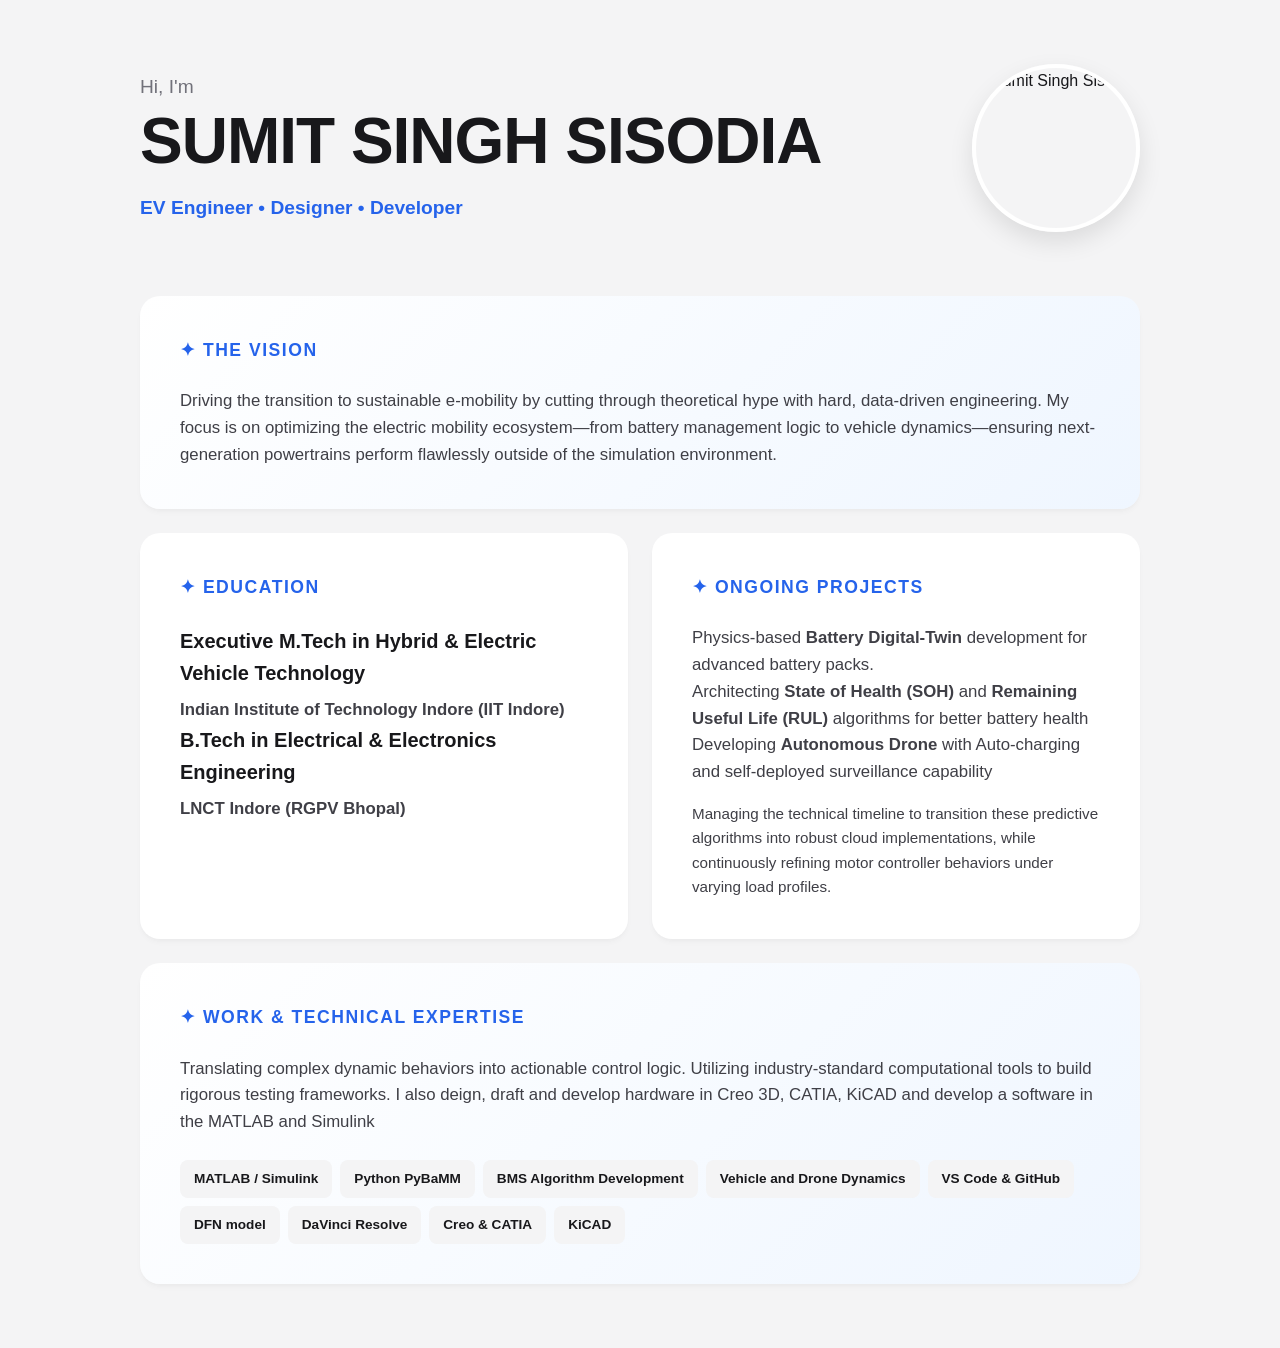
==== index.html @ 5f0809d3 "manual" ====
<!DOCTYPE html>
<html lang="en">
<head>
    <meta charset="UTF-8">
    <meta name="viewport" content="width=device-width, initial-scale=1.0">
    <title>Sumit Singh Sisodia | EV Engineer</title>
    <style>
        :root {
            --bg-color: #f4f4f5;
            --card-bg: #ffffff;
            --text-main: #18181b;
            --text-muted: #71717a;
            --accent: #2563eb;
            --accent-light: #eff6ff;
        }
        
        body {
            font-family: -apple-system, BlinkMacSystemFont, 'Inter', 'Segoe UI', Roboto, sans-serif;
            background-color: var(--bg-color);
            color: var(--text-main);
            margin: 0;
            padding: 0;
            line-height: 1.6;
        }

        .container {
            max-width: 1000px;
            margin: 4rem auto;
            padding: 0 2rem;
        }

        /* --- Header Section --- */
        header {
            display: flex;
            justify-content: space-between;
            align-items: center;
            margin-bottom: 4rem;
            flex-wrap: wrap;
            gap: 2rem;
        }

        .header-text {
            flex: 1;
            min-width: 300px;
        }

        .greeting {
            font-size: 1.2rem;
            color: var(--text-muted);
            font-weight: 500;
            display: block;
            margin-bottom: 0.2rem;
        }

        h1 {
            font-size: clamp(2.5rem, 5vw, 4rem);
            font-weight: 900;
            margin: 0;
            letter-spacing: -1px;
            text-transform: uppercase;
            line-height: 1.1;
            color: var(--text-main);
        }

        .subtitle {
            font-size: 1.2rem;
            color: var(--accent);
            font-weight: 600;
            margin-top: 1rem;
        }

        .profile-container {
            width: 160px;
            height: 160px;
            border-radius: 50%;
            overflow: hidden;
            border: 4px solid var(--card-bg);
            box-shadow: 0 10px 25px rgba(0,0,0,0.1);
            flex-shrink: 0;
        }

        .profile-container img {
            width: 100%;
            height: 100%;
            object-fit: cover;
        }

        /* --- Grid / Bento Box Layout --- */
        .story-grid {
            display: grid;
            grid-template-columns: repeat(2, 1fr);
            gap: 1.5rem;
        }

        .card {
            background: var(--card-bg);
            padding: 2.5rem;
            border-radius: 20px;
            box-shadow: 0 4px 6px -1px rgba(0, 0, 0, 0.03), 0 2px 4px -1px rgba(0, 0, 0, 0.02);
            transition: transform 0.2s ease, box-shadow 0.2s ease;
        }

        .card:hover {
            transform: translateY(-5px);
            box-shadow: 0 10px 15px -3px rgba(0, 0, 0, 0.05);
        }

        /* Make Vision span the full width to start the story */
        .vision-card {
            grid-column: 1 / -1;
            background: linear-gradient(135deg, var(--card-bg) 0%, var(--accent-light) 100%);
        }

        .card h2 {
            font-size: 1.1rem;
            text-transform: uppercase;
            letter-spacing: 1.5px;
            color: var(--accent);
            margin-top: 0;
            margin-bottom: 1.5rem;
            display: flex;
            align-items: center;
            gap: 10px;
        }

        .card p {
            margin: 0;
            color: #3f3f46;
            font-size: 1.05rem;
        }

        /* --- Specific Card Styling --- */
        .edu-highlight {
            font-size: 1.25rem;
            font-weight: 700;
            color: var(--text-main);
            margin-bottom: 0.5rem;
            display: block;
        }

        .tags {
            display: flex;
            flex-wrap: wrap;
            gap: 8px;
            margin-top: 1.5rem;
        }

        .tag {
            background-color: var(--bg-color);
            color: var(--text-main);
            padding: 8px 14px;
            border-radius: 8px;
            font-size: 0.85rem;
            font-weight: 600;
        }

        /* --- Responsive Design --- */
        @media (max-width: 768px) {
            .story-grid {
                grid-template-columns: 1fr;
            }
            .profile-container {
                width: 120px;
                height: 120px;
            }
            header {
                flex-direction: column-reverse;
                text-align: center;
                justify-content: center;
            }
        }
    </style>
</head>
<body>

    <div class="container">
        
        <!-- Header -->
        <header>
            <div class="header-text">
                <span class="greeting">Hi, I'm</span>
                <h1>SUMIT SINGH SISODIA</h1>
                <div class="subtitle">EV Engineer • Designer • Developer</div>
            </div>
            
            <div class="profile-container">
                <!-- Replace the link below with your actual LinkedIn profile picture URL -->
                <img src="https://media.licdn.com/dms/image/v2/D4D03AQE5YMpZBzm7vw/profile-displayphoto-scale_200_200/B4DZ0An.zSKgAY-/0/1773831985556?e=1790208000&v=beta&t=KE92gyrDwMqH8RFFBXiTR6DpPZu7MlpfCdLfqMzqiRg" alt="Sumit Singh Sisodia">
            </div>
        </header>

        <!-- Main Narrative Grid -->
        <div class="story-grid">
            
            <!-- Card 1: Vision (Spans full width) -->
            <div class="card vision-card">
                <h2>✦ The Vision</h2>
                <p>Driving the transition to sustainable e-mobility by cutting through theoretical hype with hard, data-driven engineering. My focus is on optimizing the electric mobility ecosystem—from battery management logic to vehicle dynamics—ensuring next-generation powertrains perform flawlessly outside of the simulation environment.</p>
            </div>

            <!-- Card 2: Education -->
            <div class="card">
                <h2>✦ Education</h2>
                <span class="edu-highlight">Executive M.Tech in Hybrid & Electric Vehicle Technology</span>
                <p><strong>Indian Institute of Technology Indore (IIT Indore)</strong></p>
                <span class="edu-highlight">B.Tech in Electrical & Electronics Engineering</span>
                <p><strong>LNCT Indore (RGPV Bhopal)</strong></p>
            </div>

            <!-- Card 3: Ongoing Projects -->
            <div class="card">
                <h2>✦ Ongoing Projects</h2>
                <p>Physics-based <strong>Battery Digital-Twin</strong> development for advanced battery packs.</p>
                <p>Architecting <strong>State of Health (SOH)</strong> and <strong>Remaining Useful Life (RUL)</strong> algorithms for better battery health</p>
                <p>Developing <strong>Autonomous Drone</strong> with Auto-charging and self-deployed surveillance capability</p>
                <p style="margin-top: 1rem; font-size: 0.95rem;">Managing the technical timeline to transition these predictive algorithms into robust cloud implementations, while continuously refining motor controller behaviors under varying load profiles.</p>
            </div>

            <!-- Card 4: Work & Expertise (Spans full width at bottom) -->
            <div class="card vision-card">
                <h2>✦ Work & Technical Expertise</h2>
                <p>Translating complex dynamic behaviors into actionable control logic. Utilizing industry-standard computational tools to build rigorous testing frameworks. I also deign, draft and develop hardware in Creo 3D, CATIA, KiCAD and develop a software in the MATLAB and Simulink</p>
                
                <div class="tags">
                    <span class="tag">MATLAB / Simulink</span>
                    <span class="tag">Python PyBaMM</span>
                    <span class="tag">BMS Algorithm Development</span>
                    <span class="tag">Vehicle and Drone Dynamics</span>
                    <span class="tag">VS Code & GitHub</span>
                    <span class="tag">DFN model</span>
                    <span class="tag">DaVinci Resolve</span>
                    <span class="tag">Creo & CATIA</span>
                    <span class="tag">KiCAD</span>
                </div>
            </div>

        </div>
    </div>

</body>
</html>
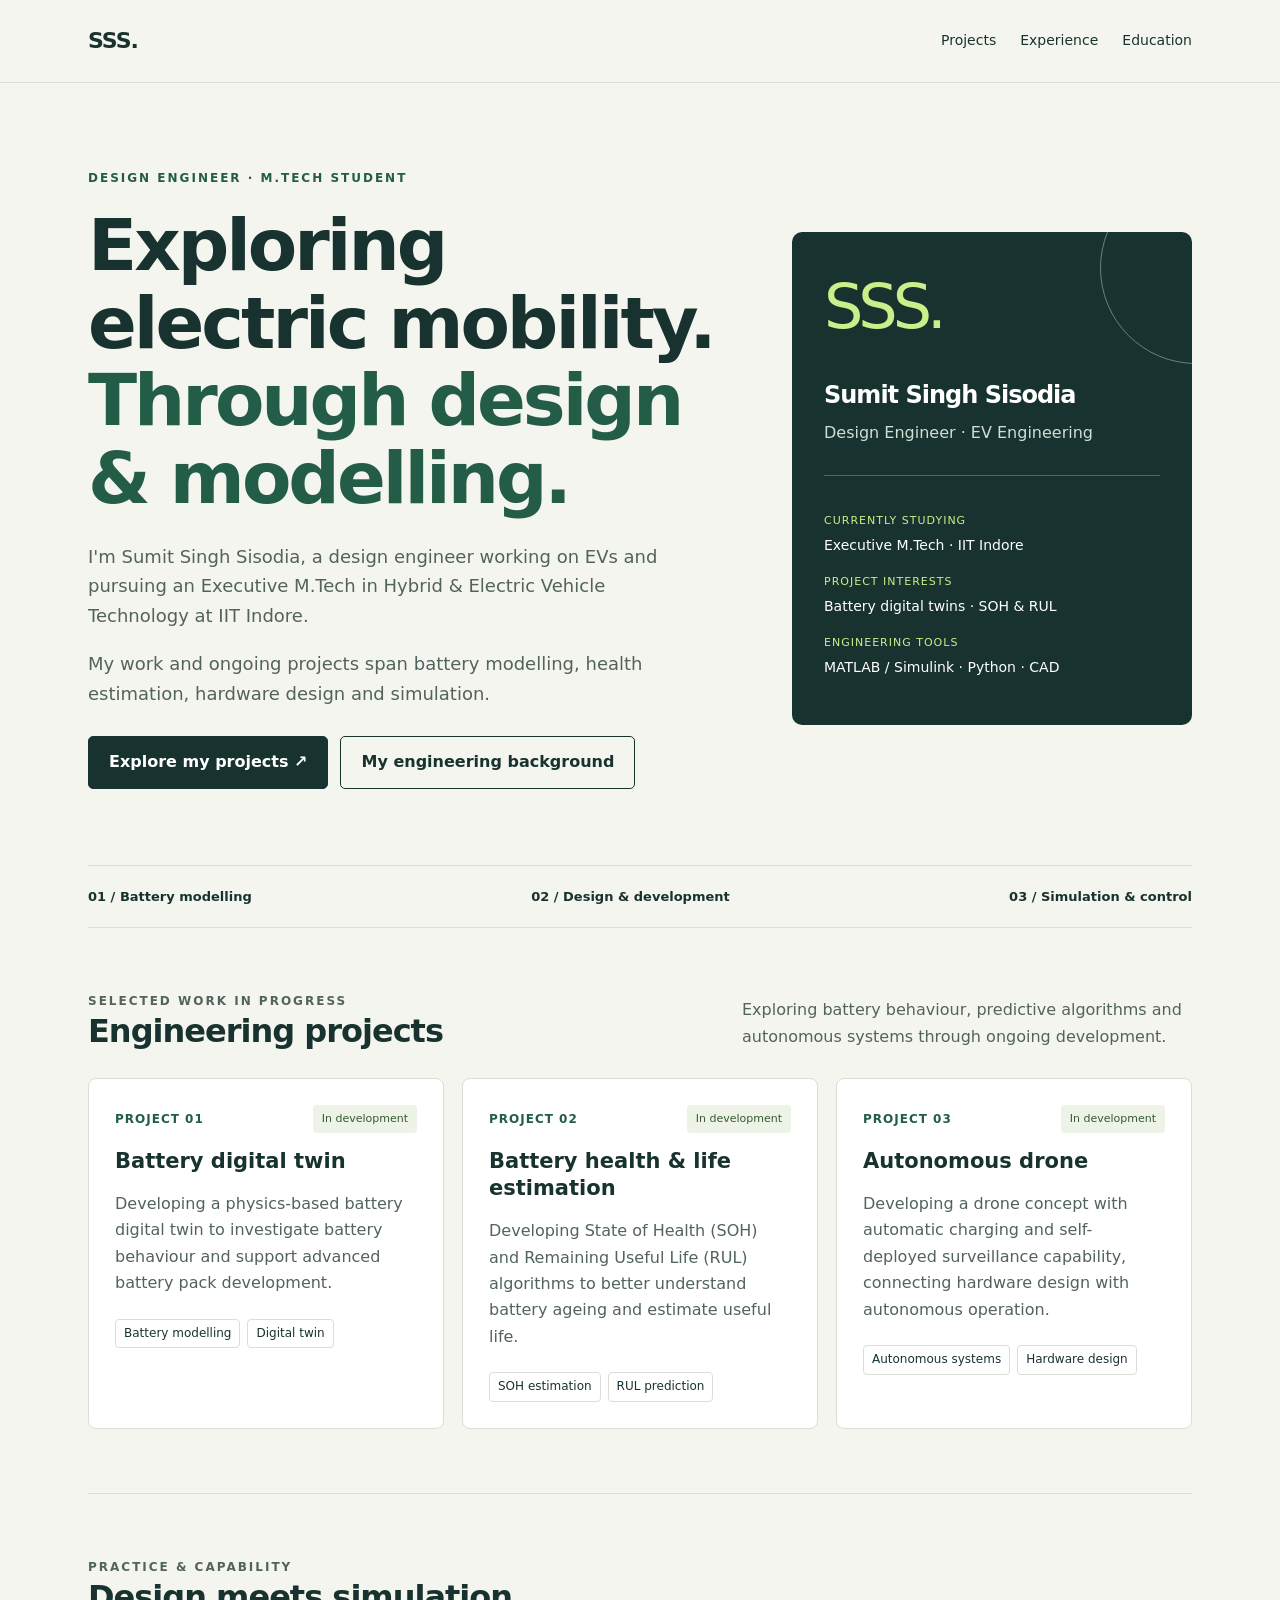
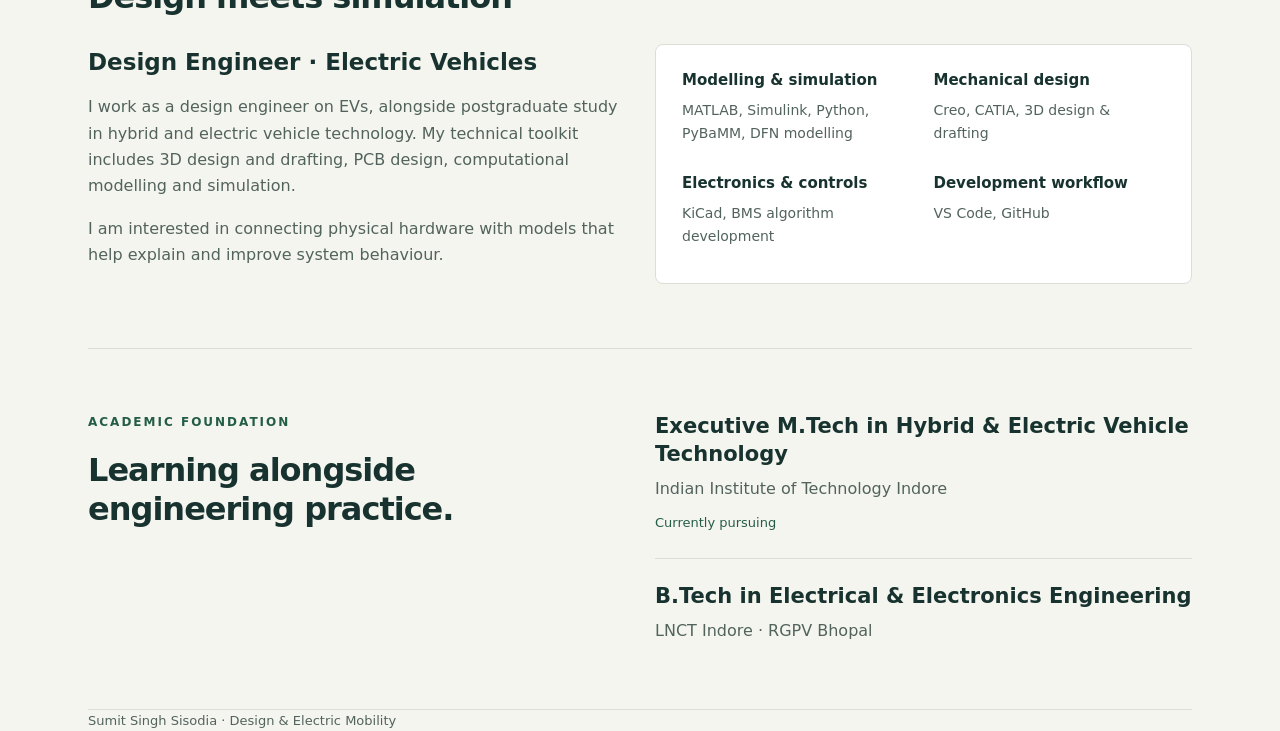
==== commit 8eda7586: "Update index.html" ====
--- a/index.html
+++ b/index.html
@@ -1,241 +1,29 @@
-<!DOCTYPE html>
+<!doctype html>
 <html lang="en">
 <head>
-    <meta charset="UTF-8">
-    <meta name="viewport" content="width=device-width, initial-scale=1.0">
-    <title>Sumit Singh Sisodia | EV Engineer</title>
-    <style>
-        :root {
-            --bg-color: #f4f4f5;
-            --card-bg: #ffffff;
-            --text-main: #18181b;
-            --text-muted: #71717a;
-            --accent: #2563eb;
-            --accent-light: #eff6ff;
-        }
-        
-        body {
-            font-family: -apple-system, BlinkMacSystemFont, 'Inter', 'Segoe UI', Roboto, sans-serif;
-            background-color: var(--bg-color);
-            color: var(--text-main);
-            margin: 0;
-            padding: 0;
-            line-height: 1.6;
-        }
-
-        .container {
-            max-width: 1000px;
-            margin: 4rem auto;
-            padding: 0 2rem;
-        }
-
-        /* --- Header Section --- */
-        header {
-            display: flex;
-            justify-content: space-between;
-            align-items: center;
-            margin-bottom: 4rem;
-            flex-wrap: wrap;
-            gap: 2rem;
-        }
-
-        .header-text {
-            flex: 1;
-            min-width: 300px;
-        }
-
-        .greeting {
-            font-size: 1.2rem;
-            color: var(--text-muted);
-            font-weight: 500;
-            display: block;
-            margin-bottom: 0.2rem;
-        }
-
-        h1 {
-            font-size: clamp(2.5rem, 5vw, 4rem);
-            font-weight: 900;
-            margin: 0;
-            letter-spacing: -1px;
-            text-transform: uppercase;
-            line-height: 1.1;
-            color: var(--text-main);
-        }
-
-        .subtitle {
-            font-size: 1.2rem;
-            color: var(--accent);
-            font-weight: 600;
-            margin-top: 1rem;
-        }
-
-        .profile-container {
-            width: 160px;
-            height: 160px;
-            border-radius: 50%;
-            overflow: hidden;
-            border: 4px solid var(--card-bg);
-            box-shadow: 0 10px 25px rgba(0,0,0,0.1);
-            flex-shrink: 0;
-        }
-
-        .profile-container img {
-            width: 100%;
-            height: 100%;
-            object-fit: cover;
-        }
-
-        /* --- Grid / Bento Box Layout --- */
-        .story-grid {
-            display: grid;
-            grid-template-columns: repeat(2, 1fr);
-            gap: 1.5rem;
-        }
-
-        .card {
-            background: var(--card-bg);
-            padding: 2.5rem;
-            border-radius: 20px;
-            box-shadow: 0 4px 6px -1px rgba(0, 0, 0, 0.03), 0 2px 4px -1px rgba(0, 0, 0, 0.02);
-            transition: transform 0.2s ease, box-shadow 0.2s ease;
-        }
-
-        .card:hover {
-            transform: translateY(-5px);
-            box-shadow: 0 10px 15px -3px rgba(0, 0, 0, 0.05);
-        }
-
-        /* Make Vision span the full width to start the story */
-        .vision-card {
-            grid-column: 1 / -1;
-            background: linear-gradient(135deg, var(--card-bg) 0%, var(--accent-light) 100%);
-        }
-
-        .card h2 {
-            font-size: 1.1rem;
-            text-transform: uppercase;
-            letter-spacing: 1.5px;
-            color: var(--accent);
-            margin-top: 0;
-            margin-bottom: 1.5rem;
-            display: flex;
-            align-items: center;
-            gap: 10px;
-        }
-
-        .card p {
-            margin: 0;
-            color: #3f3f46;
-            font-size: 1.05rem;
-        }
-
-        /* --- Specific Card Styling --- */
-        .edu-highlight {
-            font-size: 1.25rem;
-            font-weight: 700;
-            color: var(--text-main);
-            margin-bottom: 0.5rem;
-            display: block;
-        }
-
-        .tags {
-            display: flex;
-            flex-wrap: wrap;
-            gap: 8px;
-            margin-top: 1.5rem;
-        }
-
-        .tag {
-            background-color: var(--bg-color);
-            color: var(--text-main);
-            padding: 8px 14px;
-            border-radius: 8px;
-            font-size: 0.85rem;
-            font-weight: 600;
-        }
-
-        /* --- Responsive Design --- */
-        @media (max-width: 768px) {
-            .story-grid {
-                grid-template-columns: 1fr;
-            }
-            .profile-container {
-                width: 120px;
-                height: 120px;
-            }
-            header {
-                flex-direction: column-reverse;
-                text-align: center;
-                justify-content: center;
-            }
-        }
-    </style>
+<meta charset="utf-8">
+<meta name="viewport" content="width=device-width, initial-scale=1">
+<meta name="description" content="Sumit Singh Sisodia — Design Engineer and Executive M.Tech student in Hybrid & Electric Vehicle Technology. Explore battery modelling, EV engineering and hardware design projects.">
+<meta name="theme-color" content="#102b2a">
+<title>Sumit Singh Sisodia | Design Engineer & EV Research</title>
+<style>
+:root{--paper:#f5f5ef;--ink:#18332f;--muted:#52635d;--line:#d9dfd5;--accent:#c9ee8a;--white:#fff;--green:#245d47}*{box-sizing:border-box}html{scroll-behavior:smooth;scroll-padding-top:90px}body{margin:0;background:var(--paper);color:var(--ink);font:16px/1.65 system-ui,-apple-system,"Segoe UI",sans-serif}a{color:inherit;text-underline-offset:4px}a:focus-visible,summary:focus-visible{outline:3px solid var(--green);outline-offset:5px}.wrap{max-width:1160px;margin:auto;padding:0 28px}.skip{position:absolute;left:16px;top:-80px;background:white;padding:12px;z-index:10}.skip:focus{top:12px}header{border-bottom:1px solid var(--line)}nav{min-height:82px;display:flex;justify-content:space-between;align-items:center;gap:20px}.brand{font-weight:800;text-decoration:none;letter-spacing:-1px;font-size:22px}.navlinks{display:flex;flex-wrap:wrap;gap:24px;font-size:14px}.navlinks a{text-decoration:none}.navlinks a:hover{text-decoration:underline}.hero{display:grid;grid-template-columns:1.6fr 1fr;gap:64px;align-items:center;padding:86px 0 76px}.eyebrow{text-transform:uppercase;letter-spacing:2px;font-size:12px;font-weight:750;color:var(--green);margin:0 0 18px}h1{font-size:clamp(40px,5.9vw,72px);line-height:1.08;letter-spacing:-3px;margin:0 0 24px;font-weight:750}h1 span{color:var(--green)}.intro{max-width:610px;color:var(--muted);font-size:18px}.actions{display:flex;flex-wrap:wrap;gap:12px;margin-top:28px}.button{padding:12px 20px;border:1px solid var(--ink);border-radius:5px;font-weight:650;text-decoration:none}.button.primary{background:var(--ink);color:white}.button:hover{background:var(--accent);color:var(--ink)}.identity{background:var(--ink);color:white;padding:32px;border-radius:10px;position:relative;overflow:hidden}.identity:before{content:"";position:absolute;width:190px;height:190px;border:1px solid #688379;border-radius:50%;right:-100px;top:-60px;pointer-events:none}.monogram{font-size:62px;letter-spacing:-5px;line-height:1;color:var(--accent);margin:12px 0 42px}.identity h2{font-size:24px;line-height:1.25;margin:0 0 10px}.identity p{color:#d1ded5;margin:0}.identity dl{border-top:1px solid #51675b;margin-top:28px;padding-top:20px;font-size:14px}.identity dt{color:var(--accent);font-size:11px;text-transform:uppercase;letter-spacing:1px;margin-top:16px}.identity dd{margin:4px 0 0}.strip{display:flex;gap:20px;justify-content:space-between;flex-wrap:wrap;padding:20px 0;border-block:1px solid var(--line);font-size:13px;font-weight:650}section{padding:64px 0;border-bottom:1px solid var(--line)}.section-head{display:flex;justify-content:space-between;gap:30px;align-items:end;margin-bottom:28px}h2{font-size:32px;letter-spacing:-1px;line-height:1.2;margin:0}h3{line-height:1.3;font-size:21px;margin:16px 0 12px}.section-head p{max-width:450px;margin:0;color:var(--muted)}.projects{display:grid;grid-template-columns:repeat(3,minmax(0,1fr));gap:18px}.card{background:var(--white);border:1px solid var(--line);padding:26px;border-radius:8px;min-width:0}.card p{color:var(--muted)}.number{font-size:12px;font-weight:700;letter-spacing:1px;color:var(--green)}.status{font-size:11px;background:#edf3e7;color:#365932;padding:5px 9px;border-radius:4px;float:right}.tags{display:flex;gap:7px;flex-wrap:wrap;margin-top:22px}.tag{border:1px solid var(--line);border-radius:4px;font-size:12px;padding:4px 8px}.two{display:grid;grid-template-columns:1fr 1fr;gap:30px}.role{font-size:23px;font-weight:700;margin:0 0 12px}.copy{color:var(--muted);margin-top:0}.skills{display:grid;grid-template-columns:1fr 1fr;gap:20px}.skills h3{font-size:15px;margin:0 0 8px}.skills p{font-size:14px;color:var(--muted);margin:0}.education{margin:0;padding:0;list-style:none}.education li+li{margin-top:24px;padding-top:24px;border-top:1px solid var(--line)}.education h3{margin:0 0 8px}.education p{margin:0;color:var(--muted)}.note{font-size:13px;color:var(--green);margin-top:10px}.contact{background:#e7eddc;border:0;border-radius:8px;padding:32px;margin-top:40px}.contact p{color:var(--muted);max-width:700px;margin-bottom:0}footer{padding:30px 0;font-size:13px;color:var(--muted)}@media(max-width:850px){.hero{grid-template-columns:1fr;gap:30px;padding:48px 0}.identity{max-width:100%}.monogram{margin-bottom:24px}.projects{grid-template-columns:1fr}.two{grid-template-columns:1fr}.section-head{display:block}.section-head p{margin-top:16px}section{padding:44px 0}}@media(max-width:480px){.wrap{padding:0 18px}nav{align-items:flex-start;flex-direction:column;padding:18px 0;gap:12px}.navlinks{gap:18px}h1{letter-spacing:-1.5px}.skills{grid-template-columns:1fr}.card,.identity{padding:22px}.strip{gap:10px 20px}}@media(prefers-reduced-motion:reduce){html{scroll-behavior:auto}}
+</style>
 </head>
 <body>
-
-    <div class="container">
-        
-        <!-- Header -->
-        <header>
-            <div class="header-text">
-                <span class="greeting">Hi, I'm</span>
-                <h1>SUMIT SINGH SISODIA</h1>
-                <div class="subtitle">EV Engineer • Designer • Developer</div>
-            </div>
-            
-            <div class="profile-container">
-                <!-- Replace the link below with your actual LinkedIn profile picture URL -->
-                <img src="https://media.licdn.com/dms/image/v2/D4D03AQE5YMpZBzm7vw/profile-displayphoto-scale_200_200/B4DZ0An.zSKgAY-/0/1773831985556?e=1790208000&v=beta&t=KE92gyrDwMqH8RFFBXiTR6DpPZu7MlpfCdLfqMzqiRg" alt="Sumit Singh Sisodia">
-            </div>
-        </header>
-
-        <!-- Main Narrative Grid -->
-        <div class="story-grid">
-            
-            <!-- Card 1: Vision (Spans full width) -->
-            <div class="card vision-card">
-                <h2>✦ The Vision</h2>
-                <p>Driving the transition to sustainable e-mobility by cutting through theoretical hype with hard, data-driven engineering. My focus is on optimizing the electric mobility ecosystem—from battery management logic to vehicle dynamics—ensuring next-generation powertrains perform flawlessly outside of the simulation environment.</p>
-            </div>
-
-            <!-- Card 2: Education -->
-            <div class="card">
-                <h2>✦ Education</h2>
-                <span class="edu-highlight">Executive M.Tech in Hybrid & Electric Vehicle Technology</span>
-                <p><strong>Indian Institute of Technology Indore (IIT Indore)</strong></p>
-                <span class="edu-highlight">B.Tech in Electrical & Electronics Engineering</span>
-                <p><strong>LNCT Indore (RGPV Bhopal)</strong></p>
-            </div>
-
-            <!-- Card 3: Ongoing Projects -->
-            <div class="card">
-                <h2>✦ Ongoing Projects</h2>
-                <p>Physics-based <strong>Battery Digital-Twin</strong> development for advanced battery packs.</p>
-                <p>Architecting <strong>State of Health (SOH)</strong> and <strong>Remaining Useful Life (RUL)</strong> algorithms for better battery health</p>
-                <p>Developing <strong>Autonomous Drone</strong> with Auto-charging and self-deployed surveillance capability</p>
-                <p style="margin-top: 1rem; font-size: 0.95rem;">Managing the technical timeline to transition these predictive algorithms into robust cloud implementations, while continuously refining motor controller behaviors under varying load profiles.</p>
-            </div>
-
-            <!-- Card 4: Work & Expertise (Spans full width at bottom) -->
-            <div class="card vision-card">
-                <h2>✦ Work & Technical Expertise</h2>
-                <p>Translating complex dynamic behaviors into actionable control logic. Utilizing industry-standard computational tools to build rigorous testing frameworks. I also deign, draft and develop hardware in Creo 3D, CATIA, KiCAD and develop a software in the MATLAB and Simulink</p>
-                
-                <div class="tags">
-                    <span class="tag">MATLAB / Simulink</span>
-                    <span class="tag">Python PyBaMM</span>
-                    <span class="tag">BMS Algorithm Development</span>
-                    <span class="tag">Vehicle and Drone Dynamics</span>
-                    <span class="tag">VS Code & GitHub</span>
-                    <span class="tag">DFN model</span>
-                    <span class="tag">DaVinci Resolve</span>
-                    <span class="tag">Creo & CATIA</span>
-                    <span class="tag">KiCAD</span>
-                </div>
-            </div>
-
-        </div>
-    </div>
-
+<a class="skip" href="#main">Skip to content</a>
+<header><nav class="wrap" aria-label="Main navigation"><a class="brand" href="#main" aria-label="Sumit Singh Sisodia home">SSS.</a><div class="navlinks"><a href="#projects">Projects</a><a href="#experience">Experience</a><a href="#education">Education</a></div></nav></header>
+<main id="main" class="wrap">
+<div class="hero"><div><p class="eyebrow">Design Engineer · M.Tech Student</p><h1>Exploring electric mobility.<br><span>Through design & modelling.</span></h1><p class="intro">I'm Sumit Singh Sisodia, a design engineer working on EVs and pursuing an Executive M.Tech in Hybrid & Electric Vehicle Technology at IIT Indore.</p><p class="intro">My work and ongoing projects span battery modelling, health estimation, hardware design and simulation.</p><div class="actions"><a class="button primary" href="#projects">Explore my projects ↗</a><a class="button" href="#experience">My engineering background</a></div></div><aside class="identity" aria-label="Profile overview"><div class="monogram" aria-hidden="true">SSS.</div><h2>Sumit Singh Sisodia</h2><p>Design Engineer · EV Engineering</p><dl><dt>Currently studying</dt><dd>Executive M.Tech · IIT Indore</dd><dt>Project interests</dt><dd>Battery digital twins · SOH & RUL</dd><dt>Engineering tools</dt><dd>MATLAB / Simulink · Python · CAD</dd></dl></aside></div>
+<div class="strip" aria-label="Areas of work"><span>01 / Battery modelling</span><span>02 / Design & development</span><span>03 / Simulation & control</span></div>
+<section id="projects"><div class="section-head"><div><p class="eyebrow">Selected work in progress</p><h2>Engineering projects</h2></div><p>Exploring battery behaviour, predictive algorithms and autonomous systems through ongoing development.</p></div><div class="projects">
+<article class="card"><span class="number">PROJECT 01</span><span class="status">In development</span><h3>Battery digital twin</h3><p>Developing a physics-based battery digital twin to investigate battery behaviour and support advanced battery pack development.</p><div class="tags"><span class="tag">Battery modelling</span><span class="tag">Digital twin</span></div><!-- Add an actual model diagram, your contribution, validation data and a case-study link. --></article>
+<article class="card"><span class="number">PROJECT 02</span><span class="status">In development</span><h3>Battery health & life estimation</h3><p>Developing State of Health (SOH) and Remaining Useful Life (RUL) algorithms to better understand battery ageing and estimate useful life.</p><div class="tags"><span class="tag">SOH estimation</span><span class="tag">RUL prediction</span></div><!-- Add dataset provenance, baseline, held-out evaluation and measured errors when available. --></article>
+<article class="card"><span class="number">PROJECT 03</span><span class="status">In development</span><h3>Autonomous drone</h3><p>Developing a drone concept with automatic charging and self-deployed surveillance capability, connecting hardware design with autonomous operation.</p><div class="tags"><span class="tag">Autonomous systems</span><span class="tag">Hardware design</span></div><!-- Specify the demonstrated capabilities, your role and the remaining development milestones. --></article>
+</div></section>
+<section id="experience"><div class="section-head"><div><p class="eyebrow">Practice & capability</p><h2>Design meets simulation</h2></div></div><div class="two"><div><p class="role">Design Engineer · Electric Vehicles</p><p class="copy">I work as a design engineer on EVs, alongside postgraduate study in hybrid and electric vehicle technology. My technical toolkit includes 3D design and drafting, PCB design, computational modelling and simulation.</p><p class="copy">I am interested in connecting physical hardware with models that help explain and improve system behaviour.</p><!-- Add employer, dates, responsibilities and verified outcomes here. --></div><div class="card skills"><div><h3>Modelling & simulation</h3><p>MATLAB, Simulink, Python, PyBaMM, DFN modelling</p></div><div><h3>Mechanical design</h3><p>Creo, CATIA, 3D design & drafting</p></div><div><h3>Electronics & controls</h3><p>KiCad, BMS algorithm development</p></div><div><h3>Development workflow</h3><p>VS Code, GitHub</p></div></div></div></section>
+<section id="education"><div class="two"><div><p class="eyebrow">Academic foundation</p><h2>Learning alongside<br>engineering practice.</h2></div><ol class="education"><li><h3>Executive M.Tech in Hybrid & Electric Vehicle Technology</h3><p>Indian Institute of Technology Indore</p><div class="note">Currently pursuing</div><!-- Add start year, expected graduation and confirmed dissertation topic. --></li><li><h3>B.Tech in Electrical & Electronics Engineering</h3><p>LNCT Indore · RGPV Bhopal</p><!-- Add graduation year. --></li></ol></div></section>
+<!-- Before publishing, add verified email, LinkedIn URL and a downloadable resume here. Never use placeholder contact links. -->
+</main><footer class="wrap">Sumit Singh Sisodia · Design & Electric Mobility</footer>
 </body>
 </html>
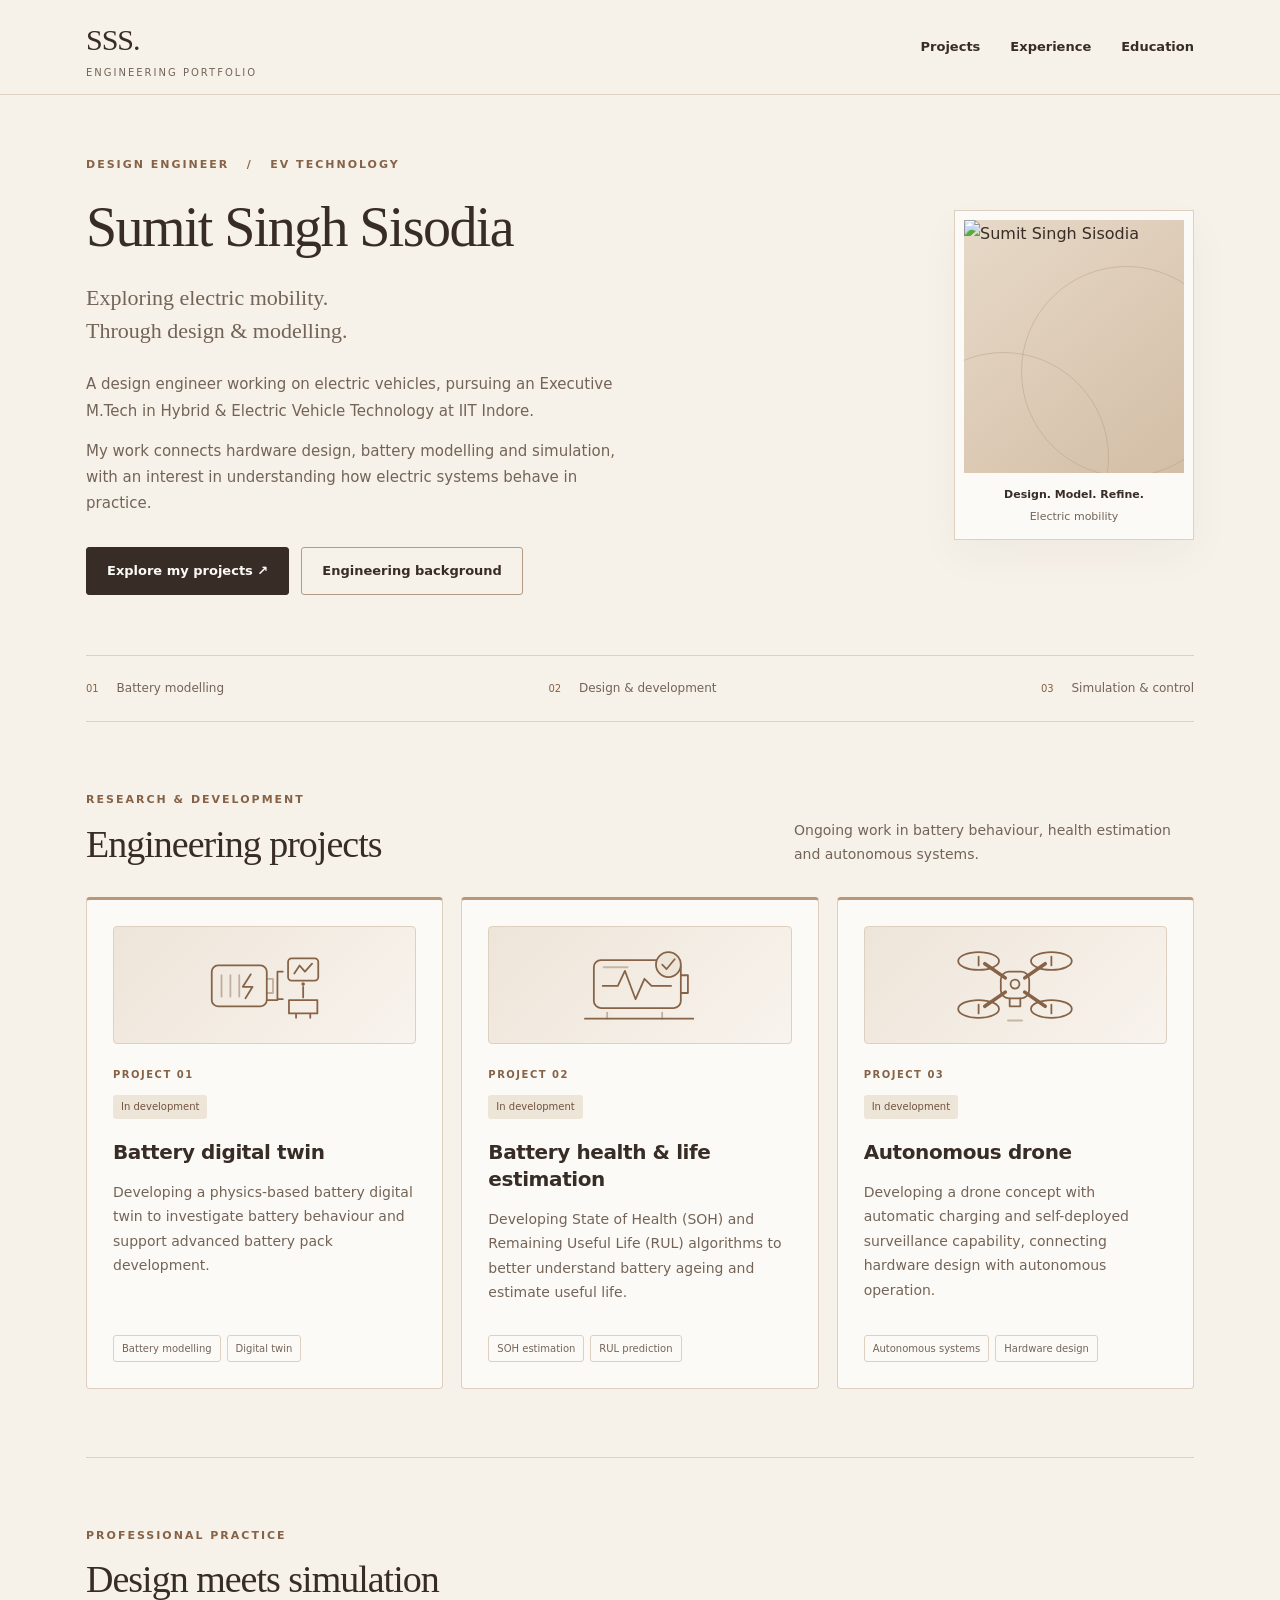
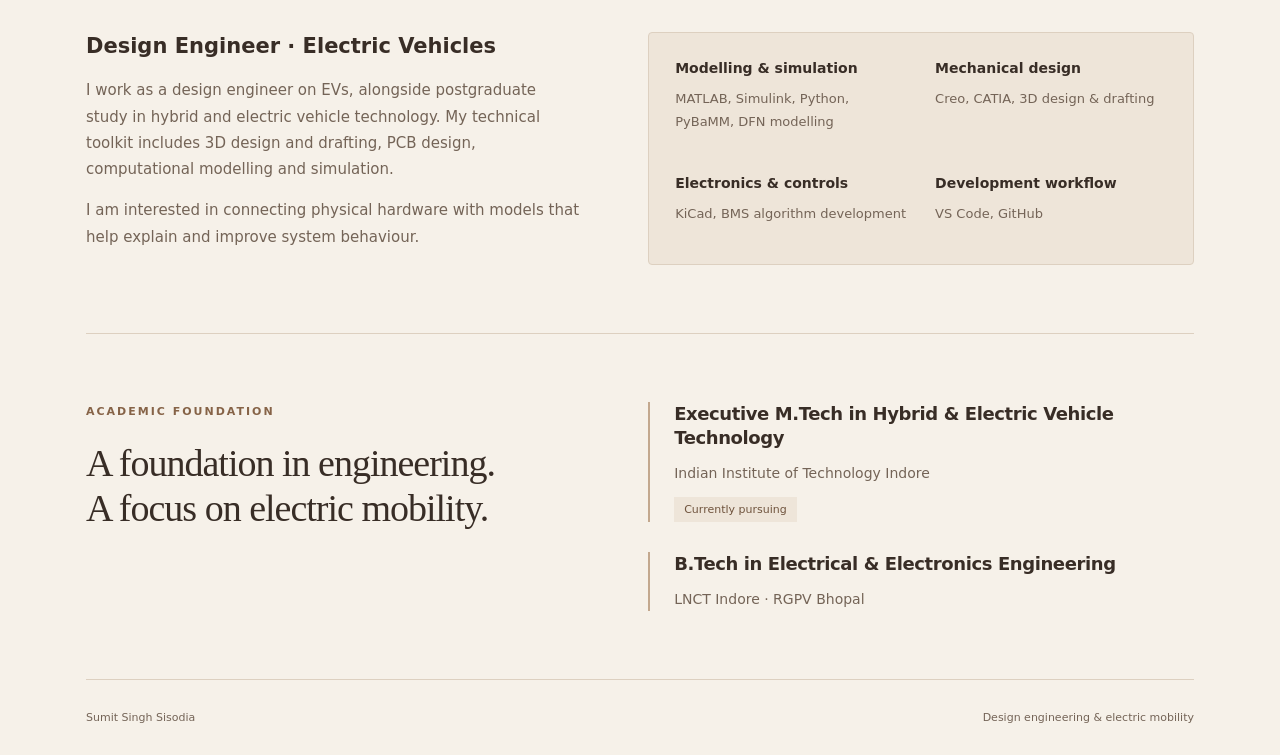
==== commit b12e1cf7: "beige color" ====
--- a/index.html
+++ b/index.html
@@ -4,26 +4,50 @@
 <meta charset="utf-8">
 <meta name="viewport" content="width=device-width, initial-scale=1">
 <meta name="description" content="Sumit Singh Sisodia — Design Engineer and Executive M.Tech student in Hybrid & Electric Vehicle Technology. Explore battery modelling, EV engineering and hardware design projects.">
-<meta name="theme-color" content="#102b2a">
+<meta name="theme-color" content="#f6f1e9">
 <title>Sumit Singh Sisodia | Design Engineer & EV Research</title>
 <style>
-:root{--paper:#f5f5ef;--ink:#18332f;--muted:#52635d;--line:#d9dfd5;--accent:#c9ee8a;--white:#fff;--green:#245d47}*{box-sizing:border-box}html{scroll-behavior:smooth;scroll-padding-top:90px}body{margin:0;background:var(--paper);color:var(--ink);font:16px/1.65 system-ui,-apple-system,"Segoe UI",sans-serif}a{color:inherit;text-underline-offset:4px}a:focus-visible,summary:focus-visible{outline:3px solid var(--green);outline-offset:5px}.wrap{max-width:1160px;margin:auto;padding:0 28px}.skip{position:absolute;left:16px;top:-80px;background:white;padding:12px;z-index:10}.skip:focus{top:12px}header{border-bottom:1px solid var(--line)}nav{min-height:82px;display:flex;justify-content:space-between;align-items:center;gap:20px}.brand{font-weight:800;text-decoration:none;letter-spacing:-1px;font-size:22px}.navlinks{display:flex;flex-wrap:wrap;gap:24px;font-size:14px}.navlinks a{text-decoration:none}.navlinks a:hover{text-decoration:underline}.hero{display:grid;grid-template-columns:1.6fr 1fr;gap:64px;align-items:center;padding:86px 0 76px}.eyebrow{text-transform:uppercase;letter-spacing:2px;font-size:12px;font-weight:750;color:var(--green);margin:0 0 18px}h1{font-size:clamp(40px,5.9vw,72px);line-height:1.08;letter-spacing:-3px;margin:0 0 24px;font-weight:750}h1 span{color:var(--green)}.intro{max-width:610px;color:var(--muted);font-size:18px}.actions{display:flex;flex-wrap:wrap;gap:12px;margin-top:28px}.button{padding:12px 20px;border:1px solid var(--ink);border-radius:5px;font-weight:650;text-decoration:none}.button.primary{background:var(--ink);color:white}.button:hover{background:var(--accent);color:var(--ink)}.identity{background:var(--ink);color:white;padding:32px;border-radius:10px;position:relative;overflow:hidden}.identity:before{content:"";position:absolute;width:190px;height:190px;border:1px solid #688379;border-radius:50%;right:-100px;top:-60px;pointer-events:none}.monogram{font-size:62px;letter-spacing:-5px;line-height:1;color:var(--accent);margin:12px 0 42px}.identity h2{font-size:24px;line-height:1.25;margin:0 0 10px}.identity p{color:#d1ded5;margin:0}.identity dl{border-top:1px solid #51675b;margin-top:28px;padding-top:20px;font-size:14px}.identity dt{color:var(--accent);font-size:11px;text-transform:uppercase;letter-spacing:1px;margin-top:16px}.identity dd{margin:4px 0 0}.strip{display:flex;gap:20px;justify-content:space-between;flex-wrap:wrap;padding:20px 0;border-block:1px solid var(--line);font-size:13px;font-weight:650}section{padding:64px 0;border-bottom:1px solid var(--line)}.section-head{display:flex;justify-content:space-between;gap:30px;align-items:end;margin-bottom:28px}h2{font-size:32px;letter-spacing:-1px;line-height:1.2;margin:0}h3{line-height:1.3;font-size:21px;margin:16px 0 12px}.section-head p{max-width:450px;margin:0;color:var(--muted)}.projects{display:grid;grid-template-columns:repeat(3,minmax(0,1fr));gap:18px}.card{background:var(--white);border:1px solid var(--line);padding:26px;border-radius:8px;min-width:0}.card p{color:var(--muted)}.number{font-size:12px;font-weight:700;letter-spacing:1px;color:var(--green)}.status{font-size:11px;background:#edf3e7;color:#365932;padding:5px 9px;border-radius:4px;float:right}.tags{display:flex;gap:7px;flex-wrap:wrap;margin-top:22px}.tag{border:1px solid var(--line);border-radius:4px;font-size:12px;padding:4px 8px}.two{display:grid;grid-template-columns:1fr 1fr;gap:30px}.role{font-size:23px;font-weight:700;margin:0 0 12px}.copy{color:var(--muted);margin-top:0}.skills{display:grid;grid-template-columns:1fr 1fr;gap:20px}.skills h3{font-size:15px;margin:0 0 8px}.skills p{font-size:14px;color:var(--muted);margin:0}.education{margin:0;padding:0;list-style:none}.education li+li{margin-top:24px;padding-top:24px;border-top:1px solid var(--line)}.education h3{margin:0 0 8px}.education p{margin:0;color:var(--muted)}.note{font-size:13px;color:var(--green);margin-top:10px}.contact{background:#e7eddc;border:0;border-radius:8px;padding:32px;margin-top:40px}.contact p{color:var(--muted);max-width:700px;margin-bottom:0}footer{padding:30px 0;font-size:13px;color:var(--muted)}@media(max-width:850px){.hero{grid-template-columns:1fr;gap:30px;padding:48px 0}.identity{max-width:100%}.monogram{margin-bottom:24px}.projects{grid-template-columns:1fr}.two{grid-template-columns:1fr}.section-head{display:block}.section-head p{margin-top:16px}section{padding:44px 0}}@media(max-width:480px){.wrap{padding:0 18px}nav{align-items:flex-start;flex-direction:column;padding:18px 0;gap:12px}.navlinks{gap:18px}h1{letter-spacing:-1.5px}.skills{grid-template-columns:1fr}.card,.identity{padding:22px}.strip{gap:10px 20px}}@media(prefers-reduced-motion:reduce){html{scroll-behavior:auto}}
+:root{--paper:#f6f1e9;--surface:#fcfaf6;--sand:#e9ded0;--ink:#382d26;--muted:#746457;--accent:#866347;--line:#ddd0c0;--soft:#eee5d9}
+*{box-sizing:border-box}html{scroll-behavior:smooth;scroll-padding-top:30px}body{margin:0;background:var(--paper);color:var(--ink);font:16px/1.75 system-ui,-apple-system,"Segoe UI",sans-serif}a{color:inherit;text-underline-offset:5px}a:focus-visible{outline:3px solid var(--accent);outline-offset:5px}.wrap{max-width:1180px;margin:auto;padding:0 36px}.skip{position:absolute;left:16px;top:-80px;background:var(--surface);padding:12px;z-index:10}.skip:focus{top:12px}header{border-bottom:1px solid var(--line)}nav{min-height:94px;display:flex;justify-content:space-between;align-items:center;gap:20px}.brand{font-family:Georgia,serif;font-weight:normal;text-decoration:none;letter-spacing:-1px;font-size:30px}.brand small{font:10px/1.4 system-ui,sans-serif;letter-spacing:2px;text-transform:uppercase;display:block;color:var(--muted)}.navlinks{display:flex;flex-wrap:wrap;gap:30px;font-size:13px;font-weight:550}.navlinks a{text-decoration:none;padding:8px 0}.navlinks a:hover{color:var(--accent);text-decoration:underline}.hero{display:grid;grid-template-columns:minmax(0,1.6fr) minmax(0,1fr);gap:70px;align-items:center;padding:76px 0 66px}.eyebrow{text-transform:uppercase;letter-spacing:2px;font-size:11px;font-weight:650;color:var(--accent);margin:0 0 20px}h1{font-family:Georgia,"Times New Roman",serif;font-size:clamp(48px,6.7vw,82px);line-height:1.05;letter-spacing:-3px;margin:0 0 26px;font-weight:normal}h1 span{display:block}.tagline{font:normal 22px/1.5 Georgia,serif;color:var(--muted);margin:0 0 24px;max-width:460px}.intro{max-width:560px;color:var(--muted);font-size:15px;margin:0 0 14px}.actions{display:flex;flex-wrap:wrap;gap:12px;margin-top:30px}.button{padding:12px 20px;border:1px solid #b39c86;border-radius:3px;font-size:13px;font-weight:600;text-decoration:none;transition:background .18s,color .18s}.button.primary{background:var(--ink);border-color:var(--ink);color:var(--surface)}.button:hover{background:var(--sand);color:var(--ink)}.portrait-card{margin:0;padding:12px;background:var(--surface);border:1px solid var(--line);box-shadow:0 16px 40px #59412c0a}.portrait{position:relative;aspect-ratio:4/4.6;background:linear-gradient(140deg,#e7d9c8,#d3bea6);overflow:hidden;display:grid;place-items:center}.portrait:before,.portrait:after{content:"";position:absolute;border:1px solid #af967a66;border-radius:50%;width:95%;aspect-ratio:1;pointer-events:none}.portrait:before{left:26%;top:18%}.portrait:after{left:-30%;top:52%}.portrait-placeholder{text-align:center;position:relative;z-index:1;color:#6b533e}.portrait-placeholder span{font:normal 76px/1.1 Georgia,serif;display:block;letter-spacing:-4px}.portrait-placeholder small{display:block;font-size:10px;text-transform:uppercase;letter-spacing:3px;margin-top:18px}.portrait img{position:absolute;inset:0;width:100%;height:100%;object-fit:cover;z-index:2}.portrait-card figcaption{padding:16px 9px 7px;font-size:12px;color:var(--muted);display:flex;justify-content:space-between;gap:12px}.portrait-card figcaption strong{font-weight:600;color:var(--ink)}.strip{display:flex;gap:20px;justify-content:space-between;flex-wrap:wrap;padding:22px 0;border-block:1px solid var(--line);font-size:12px;color:var(--muted)}.strip b{font-size:10px;color:var(--accent);margin-right:14px;font-weight:500}section{padding:68px 0;border-bottom:1px solid var(--line)}.section-head{display:flex;justify-content:space-between;gap:40px;align-items:end;margin-bottom:30px}h2{font:normal 38px/1.18 Georgia,serif;letter-spacing:-1px;margin:0}h3{line-height:1.35;font-size:20px;font-weight:600;margin:20px 0 14px;letter-spacing:-.4px}.section-head>p{max-width:400px;margin:0;color:var(--muted);font-size:14px}.section-head .eyebrow{margin-bottom:12px}.projects{display:grid;grid-template-columns:repeat(3,minmax(0,1fr));gap:18px}.card{background:var(--surface);border:1px solid var(--line);padding:26px;border-radius:4px;min-width:0}.projects .card{display:flex;flex-direction:column;align-items:flex-start;border-top:3px solid #b79878}.card p{color:var(--muted);font-size:14px;margin:0 0 16px}.number{font-size:10px;font-weight:650;letter-spacing:1.5px;color:var(--accent)}.status{font-size:10px;background:var(--soft);color:#6f533d;padding:3px 8px;border-radius:3px;margin-top:12px}.tags{display:flex;gap:6px;flex-wrap:wrap;margin-top:auto;padding-top:14px}.tag{border:1px solid var(--line);border-radius:3px;font-size:10px;padding:4px 8px;color:var(--muted)}.two{display:grid;grid-template-columns:1fr 1.1fr;gap:66px}.role{font-size:21px;font-weight:600;margin:0 0 16px;line-height:1.4}.copy{color:var(--muted);font-size:15px;margin-top:0}.skills{display:grid;grid-template-columns:1fr 1fr;gap:28px;background:var(--soft)}.skills h3{font-size:14px;margin:0 0 10px;letter-spacing:0}.skills p{font-size:13px;margin:0}.education{margin:0;padding:0;list-style:none}.education li{padding-left:24px;border-left:2px solid #c3a88e}.education li+li{margin-top:30px}.education h3{margin:0 0 10px;font-size:18px}.education p{margin:0;color:var(--muted);font-size:14px}.note{display:inline-block;font-size:11px;color:#6f533d;background:var(--soft);padding:3px 10px;margin-top:12px}footer{display:flex;justify-content:space-between;gap:20px;padding-top:28px!important;padding-bottom:28px!important;font-size:11px;color:var(--muted)}
+@media(min-width:851px) and (max-width:1050px){.hero{gap:36px}.card{padding:21px}.two{gap:36px}}
+@media(max-width:850px){.hero{grid-template-columns:minmax(0,1fr);gap:36px;padding:48px 0}.portrait-card{width:min(100%,370px)}h1{font-size:clamp(48px,9vw,72px)}.projects{grid-template-columns:1fr}.two{grid-template-columns:1fr;gap:30px}.section-head{display:block}.section-head>p{margin-top:16px}section{padding:44px 0}.projects .card{display:grid;grid-template-columns:1fr auto}.projects .card h3,.projects .card p,.projects .card .tags{grid-column:1/-1}.status{margin-top:0}.tags{padding-top:6px}}
+@media(max-width:480px){.wrap{padding-left:22px;padding-right:22px}nav{align-items:flex-start;flex-direction:column;padding-top:20px;padding-bottom:16px;gap:10px}.brand small{display:none}.navlinks{gap:24px}h1{font-size:50px;letter-spacing:-2px}.tagline{font-size:20px}.skills{grid-template-columns:1fr}.card{padding:22px}.strip{gap:10px;flex-direction:column}h2{font-size:32px}footer{flex-direction:column;gap:4px}.button{padding:11px 15px}}
+@media(prefers-reduced-motion:reduce){html{scroll-behavior:auto}.button{transition:none}}
+/* Compact portrait and a single-line name, scaled to the available width. */
+.hero{grid-template-columns:minmax(0,1fr) 240px;gap:48px;padding:60px 0}
+.hero>div{min-width:0;container-type:inline-size}
+h1{font-size:clamp(28px,4.4vw,56px);font-size:clamp(20px,8.1cqi,56px);white-space:nowrap;letter-spacing:-1.6px;line-height:1.2;margin-bottom:20px}
+.portrait-card{width:240px;justify-self:end;padding:9px}
+.portrait{aspect-ratio:4/4.6}
+.portrait img{object-position:center 25%}
+.portrait-card figcaption{display:block;text-align:center;padding:12px 2px 4px;font-size:11px}
+.portrait-card figcaption span{display:block;margin-top:3px}
+.project-art{width:100%;height:118px;display:grid;place-items:center;background:linear-gradient(135deg,var(--soft),#f8f3ed);border:1px solid var(--line);border-radius:4px;margin-bottom:22px;grid-column:1/-1;color:var(--accent)}
+.project-art svg{width:142px;height:92px;overflow:visible}
+@media(max-width:850px){.hero{grid-template-columns:minmax(0,1fr) 190px;gap:28px}.portrait-card{width:190px}.hero .intro{font-size:14px}.hero .tagline{font-size:20px}}
+@media(max-width:640px){.hero{grid-template-columns:minmax(0,1fr);gap:28px;padding:40px 0}.portrait-card{width:190px;justify-self:start}.hero h1{letter-spacing:-1px}.project-art{height:108px}}
 </style>
 </head>
 <body>
 <a class="skip" href="#main">Skip to content</a>
-<header><nav class="wrap" aria-label="Main navigation"><a class="brand" href="#main" aria-label="Sumit Singh Sisodia home">SSS.</a><div class="navlinks"><a href="#projects">Projects</a><a href="#experience">Experience</a><a href="#education">Education</a></div></nav></header>
+<header><nav class="wrap" aria-label="Main navigation"><a class="brand" href="#main" aria-label="Sumit Singh Sisodia home">SSS.<small>Engineering portfolio</small></a><div class="navlinks"><a href="#projects">Projects</a><a href="#experience">Experience</a><a href="#education">Education</a></div></nav></header>
 <main id="main" class="wrap">
-<div class="hero"><div><p class="eyebrow">Design Engineer · M.Tech Student</p><h1>Exploring electric mobility.<br><span>Through design & modelling.</span></h1><p class="intro">I'm Sumit Singh Sisodia, a design engineer working on EVs and pursuing an Executive M.Tech in Hybrid & Electric Vehicle Technology at IIT Indore.</p><p class="intro">My work and ongoing projects span battery modelling, health estimation, hardware design and simulation.</p><div class="actions"><a class="button primary" href="#projects">Explore my projects ↗</a><a class="button" href="#experience">My engineering background</a></div></div><aside class="identity" aria-label="Profile overview"><div class="monogram" aria-hidden="true">SSS.</div><h2>Sumit Singh Sisodia</h2><p>Design Engineer · EV Engineering</p><dl><dt>Currently studying</dt><dd>Executive M.Tech · IIT Indore</dd><dt>Project interests</dt><dd>Battery digital twins · SOH & RUL</dd><dt>Engineering tools</dt><dd>MATLAB / Simulink · Python · CAD</dd></dl></aside></div>
-<div class="strip" aria-label="Areas of work"><span>01 / Battery modelling</span><span>02 / Design & development</span><span>03 / Simulation & control</span></div>
-<section id="projects"><div class="section-head"><div><p class="eyebrow">Selected work in progress</p><h2>Engineering projects</h2></div><p>Exploring battery behaviour, predictive algorithms and autonomous systems through ongoing development.</p></div><div class="projects">
-<article class="card"><span class="number">PROJECT 01</span><span class="status">In development</span><h3>Battery digital twin</h3><p>Developing a physics-based battery digital twin to investigate battery behaviour and support advanced battery pack development.</p><div class="tags"><span class="tag">Battery modelling</span><span class="tag">Digital twin</span></div><!-- Add an actual model diagram, your contribution, validation data and a case-study link. --></article>
-<article class="card"><span class="number">PROJECT 02</span><span class="status">In development</span><h3>Battery health & life estimation</h3><p>Developing State of Health (SOH) and Remaining Useful Life (RUL) algorithms to better understand battery ageing and estimate useful life.</p><div class="tags"><span class="tag">SOH estimation</span><span class="tag">RUL prediction</span></div><!-- Add dataset provenance, baseline, held-out evaluation and measured errors when available. --></article>
-<article class="card"><span class="number">PROJECT 03</span><span class="status">In development</span><h3>Autonomous drone</h3><p>Developing a drone concept with automatic charging and self-deployed surveillance capability, connecting hardware design with autonomous operation.</p><div class="tags"><span class="tag">Autonomous systems</span><span class="tag">Hardware design</span></div><!-- Specify the demonstrated capabilities, your role and the remaining development milestones. --></article>
+<div class="hero">
+<div><p class="eyebrow">Design Engineer &nbsp; / &nbsp; EV Technology</p><h1>Sumit Singh Sisodia</h1><p class="tagline">Exploring electric mobility.<br>Through design &amp; modelling.</p><p class="intro">A design engineer working on electric vehicles, pursuing an Executive M.Tech in Hybrid &amp; Electric Vehicle Technology at IIT Indore.</p><p class="intro">My work connects hardware design, battery modelling and simulation, with an interest in understanding how electric systems behave in practice.</p><div class="actions"><a class="button primary" href="#projects">Explore my projects ↗</a><a class="button" href="#experience">Engineering background</a></div></div>
+<figure class="portrait-card"><div class="portrait"><img src="S:\personal\Portfolio\version4\professional_photo.png" alt="Sumit Singh Sisodia" width="550" height="640"></div><figcaption><strong>Design. Model. Refine.</strong><span>Electric mobility</span></figcaption></figure>
+</div>
+<div class="strip" aria-label="Areas of work"><span><b>01</b> Battery modelling</span><span><b>02</b> Design &amp; development</span><span><b>03</b> Simulation &amp; control</span></div>
+<section id="projects"><div class="section-head"><div><p class="eyebrow">Research &amp; development</p><h2>Engineering projects</h2></div><p>Ongoing work in battery behaviour, health estimation and autonomous systems.</p></div><div class="projects">
+<article class="card"><div class="project-art" aria-hidden="true"><svg viewBox="0 0 160 100" fill="none" stroke="currentColor" stroke-width="2" stroke-linecap="round" stroke-linejoin="round"><rect x="20" y="28" width="62" height="46" rx="7"/><path d="M82 43h7v16h-7M31 39v24m10-24v24m10-24v24" opacity=".45"/><path d="m64 38-9 14h11l-8 13"/><rect x="106" y="20" width="34" height="25" rx="4"/><path d="M113 37l6-9 6 7 8-9M94 35h6m-6 31h6m23-14v12M107 67h32v15h-32zM82 67h12V35M115 82v5m16-5v5"/><circle cx="123" cy="49" r="2" fill="currentColor" stroke="none"/></svg></div><span class="number">PROJECT 01</span><span class="status">In development</span><h3>Battery digital twin</h3><p>Developing a physics-based battery digital twin to investigate battery behaviour and support advanced battery pack development.</p><div class="tags"><span class="tag">Battery modelling</span><span class="tag">Digital twin</span></div><!-- Add an actual model diagram, your contribution, validation data and a case-study link. --></article>
+<article class="card"><div class="project-art" aria-hidden="true"><svg viewBox="0 0 160 100" fill="none" stroke="currentColor" stroke-width="2" stroke-linecap="round" stroke-linejoin="round"><rect x="28" y="22" width="98" height="54" rx="8"/><path d="M126 39h8v20h-8M18 88h122"/><path d="M38 51h17l8-17 12 32 10-23 8 8h22"/><path d="M39 30h27" opacity=".4"/><circle cx="112" cy="27" r="14" fill="#eee5d9"/><path d="m105 27 5 5 9-11"/><path d="M43 81v7m62-7v7" opacity=".45"/></svg></div><span class="number">PROJECT 02</span><span class="status">In development</span><h3>Battery health & life estimation</h3><p>Developing State of Health (SOH) and Remaining Useful Life (RUL) algorithms to better understand battery ageing and estimate useful life.</p><div class="tags"><span class="tag">SOH estimation</span><span class="tag">RUL prediction</span></div><!-- Add dataset provenance, baseline, held-out evaluation and measured errors when available. --></article>
+<article class="card"><div class="project-art" aria-hidden="true"><svg viewBox="0 0 160 100" fill="none" stroke="currentColor" stroke-width="2" stroke-linecap="round" stroke-linejoin="round"><path d="m69 42-23-16m45 16 23-16M69 58 46 74m45-16 23 16" stroke-width="4"/><rect x="64" y="35" width="32" height="30" rx="9"/><ellipse cx="39" cy="23" rx="23" ry="10"/><ellipse cx="121" cy="23" rx="23" ry="10"/><ellipse cx="39" cy="77" rx="23" ry="10"/><ellipse cx="121" cy="77" rx="23" ry="10"/><path d="M39 18v10m82-10v10M39 72v10m82-10v10M74 65v9h12v-9"/><circle cx="80" cy="49" r="5"/><path d="M72 90h16" opacity=".4"/></svg></div><span class="number">PROJECT 03</span><span class="status">In development</span><h3>Autonomous drone</h3><p>Developing a drone concept with automatic charging and self-deployed surveillance capability, connecting hardware design with autonomous operation.</p><div class="tags"><span class="tag">Autonomous systems</span><span class="tag">Hardware design</span></div><!-- Specify the demonstrated capabilities, your role and the remaining development milestones. --></article>
 </div></section>
-<section id="experience"><div class="section-head"><div><p class="eyebrow">Practice & capability</p><h2>Design meets simulation</h2></div></div><div class="two"><div><p class="role">Design Engineer · Electric Vehicles</p><p class="copy">I work as a design engineer on EVs, alongside postgraduate study in hybrid and electric vehicle technology. My technical toolkit includes 3D design and drafting, PCB design, computational modelling and simulation.</p><p class="copy">I am interested in connecting physical hardware with models that help explain and improve system behaviour.</p><!-- Add employer, dates, responsibilities and verified outcomes here. --></div><div class="card skills"><div><h3>Modelling & simulation</h3><p>MATLAB, Simulink, Python, PyBaMM, DFN modelling</p></div><div><h3>Mechanical design</h3><p>Creo, CATIA, 3D design & drafting</p></div><div><h3>Electronics & controls</h3><p>KiCad, BMS algorithm development</p></div><div><h3>Development workflow</h3><p>VS Code, GitHub</p></div></div></div></section>
-<section id="education"><div class="two"><div><p class="eyebrow">Academic foundation</p><h2>Learning alongside<br>engineering practice.</h2></div><ol class="education"><li><h3>Executive M.Tech in Hybrid & Electric Vehicle Technology</h3><p>Indian Institute of Technology Indore</p><div class="note">Currently pursuing</div><!-- Add start year, expected graduation and confirmed dissertation topic. --></li><li><h3>B.Tech in Electrical & Electronics Engineering</h3><p>LNCT Indore · RGPV Bhopal</p><!-- Add graduation year. --></li></ol></div></section>
+<section id="experience"><div class="section-head"><div><p class="eyebrow">Professional practice</p><h2>Design meets simulation</h2></div></div><div class="two"><div><p class="role">Design Engineer · Electric Vehicles</p><p class="copy">I work as a design engineer on EVs, alongside postgraduate study in hybrid and electric vehicle technology. My technical toolkit includes 3D design and drafting, PCB design, computational modelling and simulation.</p><p class="copy">I am interested in connecting physical hardware with models that help explain and improve system behaviour.</p><!-- Add employer, dates, responsibilities and verified outcomes here. --></div><div class="card skills"><div><h3>Modelling & simulation</h3><p>MATLAB, Simulink, Python, PyBaMM, DFN modelling</p></div><div><h3>Mechanical design</h3><p>Creo, CATIA, 3D design & drafting</p></div><div><h3>Electronics & controls</h3><p>KiCad, BMS algorithm development</p></div><div><h3>Development workflow</h3><p>VS Code, GitHub</p></div></div></div></section>
+<section id="education"><div class="two"><div><p class="eyebrow">Academic foundation</p><h2>A foundation in engineering.<br>A focus on electric mobility.</h2></div><ol class="education"><li><h3>Executive M.Tech in Hybrid & Electric Vehicle Technology</h3><p>Indian Institute of Technology Indore</p><div class="note">Currently pursuing</div><!-- Add start year, expected graduation and confirmed dissertation topic. --></li><li><h3>B.Tech in Electrical & Electronics Engineering</h3><p>LNCT Indore · RGPV Bhopal</p><!-- Add graduation year. --></li></ol></div></section>
 <!-- Before publishing, add verified email, LinkedIn URL and a downloadable resume here. Never use placeholder contact links. -->
-</main><footer class="wrap">Sumit Singh Sisodia · Design & Electric Mobility</footer>
+</main><footer class="wrap"><span>Sumit Singh Sisodia</span><span>Design engineering &amp; electric mobility</span></footer>
 </body>
 </html>
+
+
+
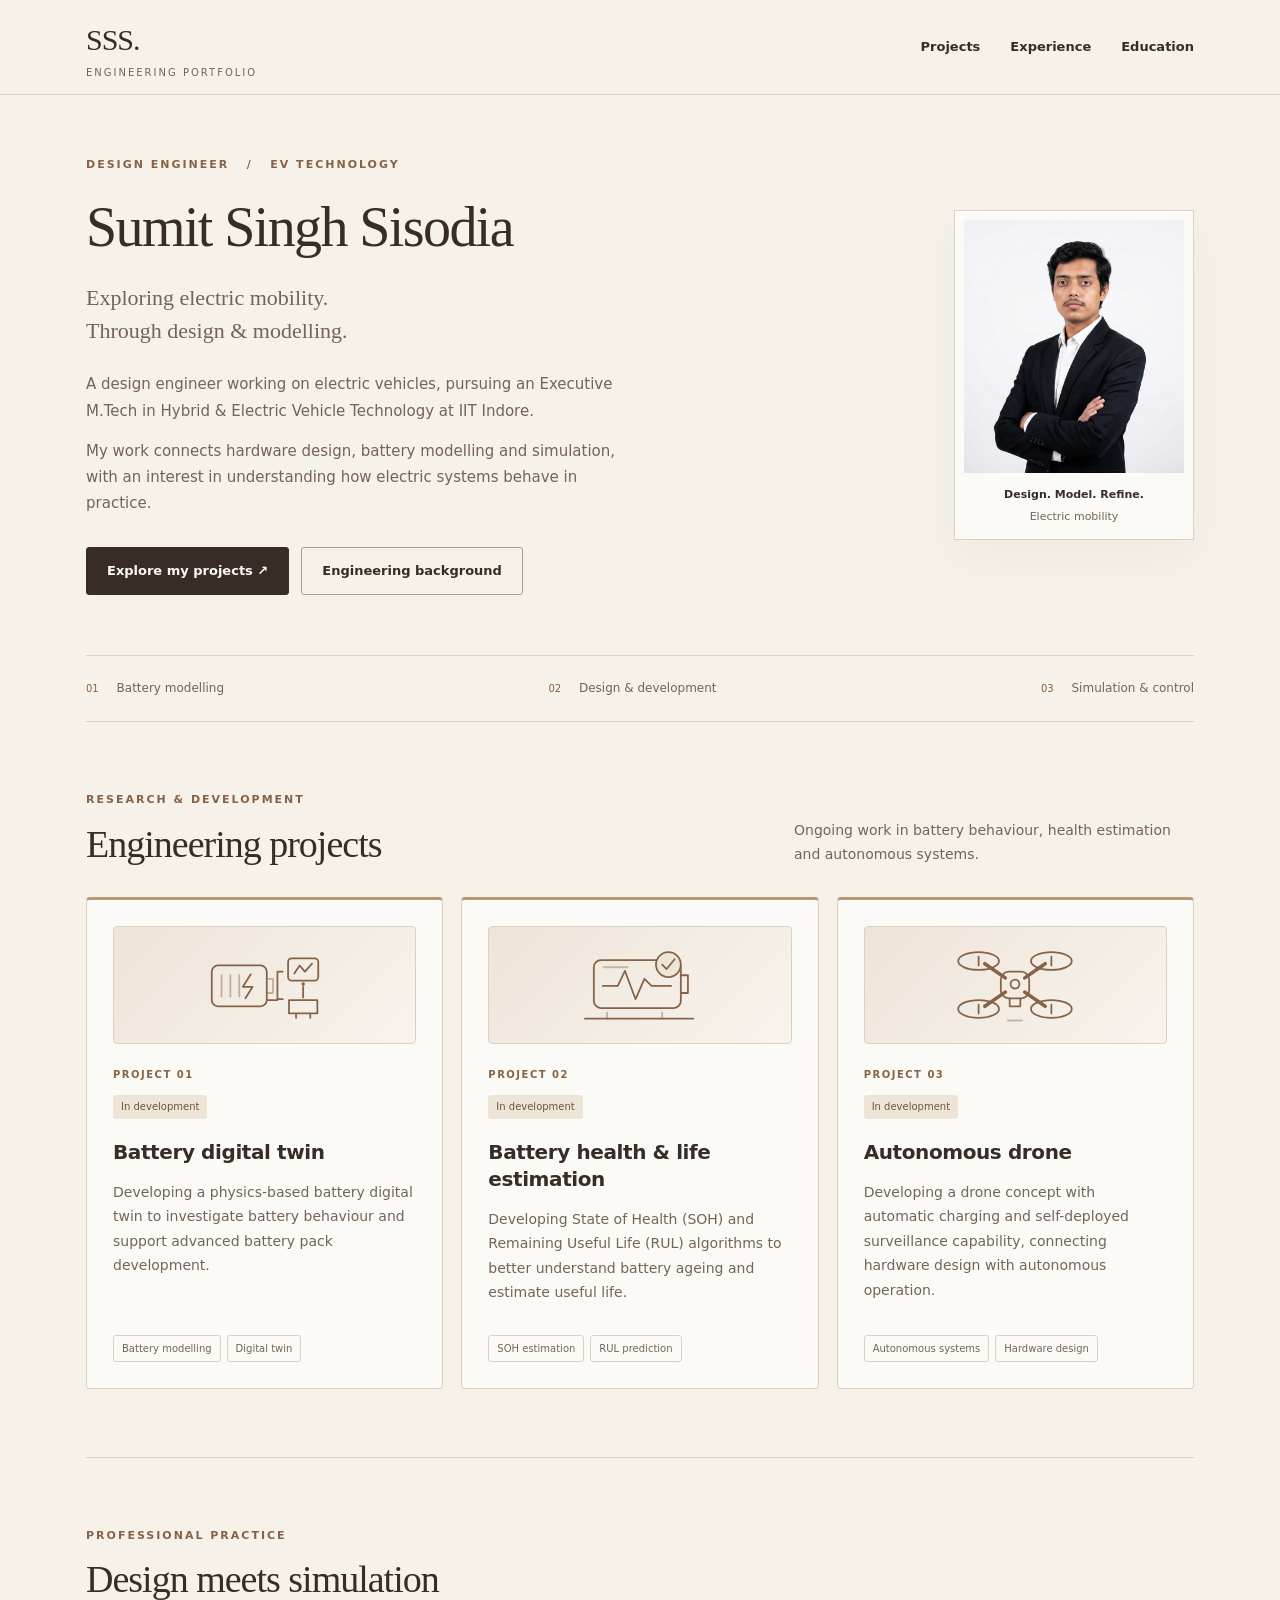
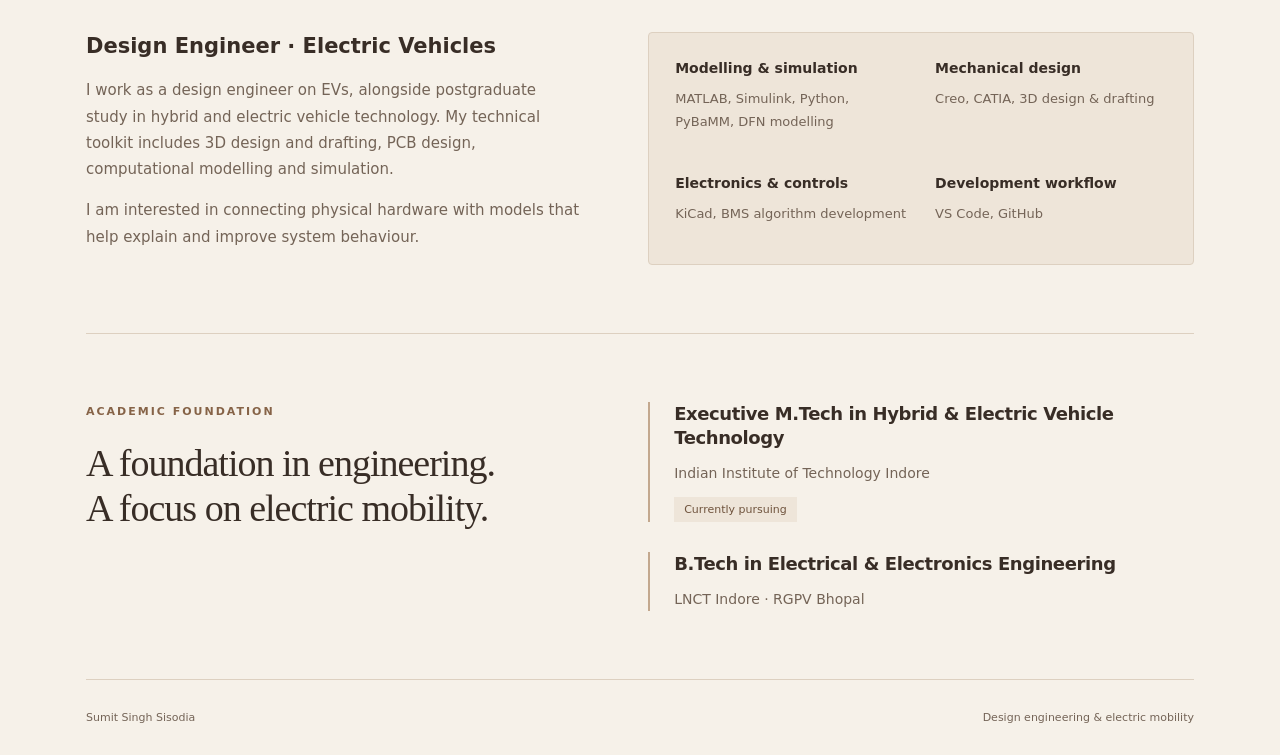
==== commit 406e81e2: "img src correction" ====
--- a/index.html
+++ b/index.html
@@ -34,7 +34,7 @@
 <main id="main" class="wrap">
 <div class="hero">
 <div><p class="eyebrow">Design Engineer &nbsp; / &nbsp; EV Technology</p><h1>Sumit Singh Sisodia</h1><p class="tagline">Exploring electric mobility.<br>Through design &amp; modelling.</p><p class="intro">A design engineer working on electric vehicles, pursuing an Executive M.Tech in Hybrid &amp; Electric Vehicle Technology at IIT Indore.</p><p class="intro">My work connects hardware design, battery modelling and simulation, with an interest in understanding how electric systems behave in practice.</p><div class="actions"><a class="button primary" href="#projects">Explore my projects ↗</a><a class="button" href="#experience">Engineering background</a></div></div>
-<figure class="portrait-card"><div class="portrait"><img src="S:\personal\Portfolio\version4\professional_photo.png" alt="Sumit Singh Sisodia" width="550" height="640"></div><figcaption><strong>Design. Model. Refine.</strong><span>Electric mobility</span></figcaption></figure>
+<figure class="portrait-card"><div class="portrait"><img src="professional_photo.png" alt="Sumit Singh Sisodia" width="550" height="640"></div><figcaption><strong>Design. Model. Refine.</strong><span>Electric mobility</span></figcaption></figure>
 </div>
 <div class="strip" aria-label="Areas of work"><span><b>01</b> Battery modelling</span><span><b>02</b> Design &amp; development</span><span><b>03</b> Simulation &amp; control</span></div>
 <section id="projects"><div class="section-head"><div><p class="eyebrow">Research &amp; development</p><h2>Engineering projects</h2></div><p>Ongoing work in battery behaviour, health estimation and autonomous systems.</p></div><div class="projects">
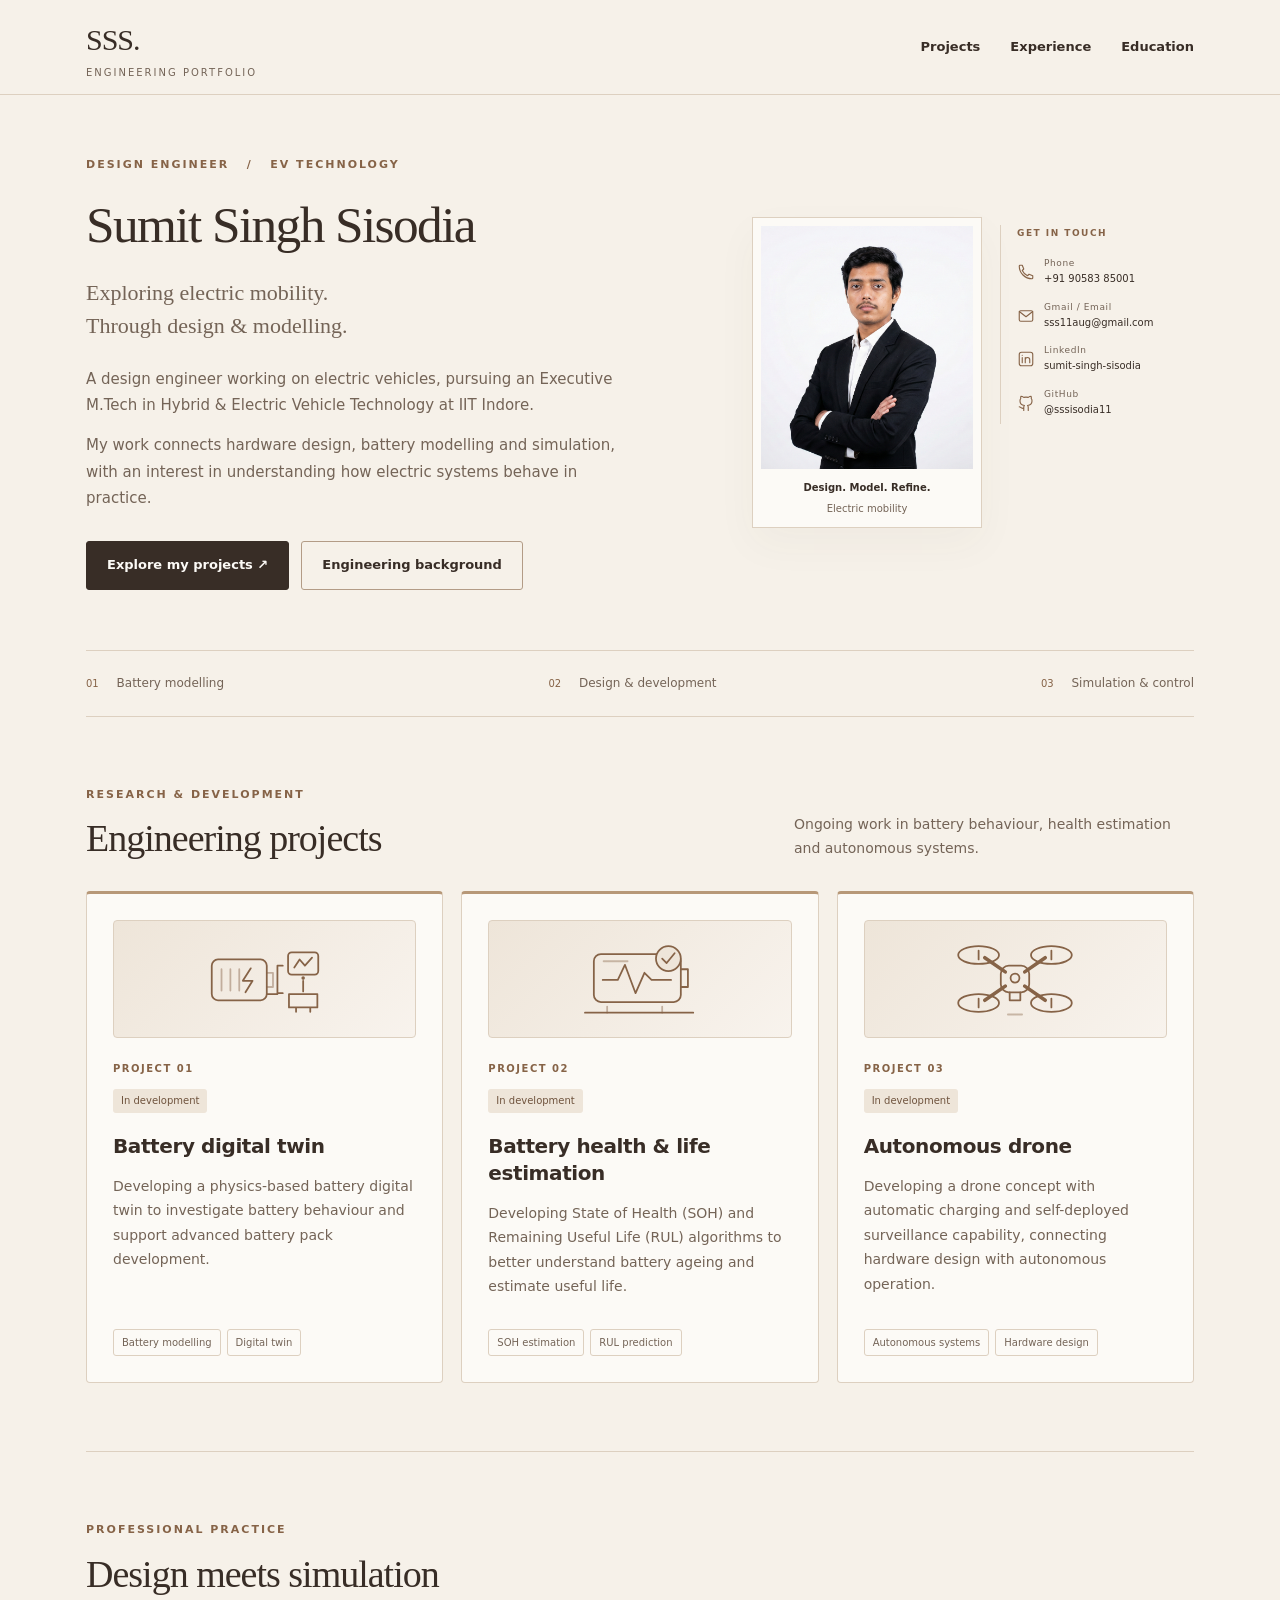
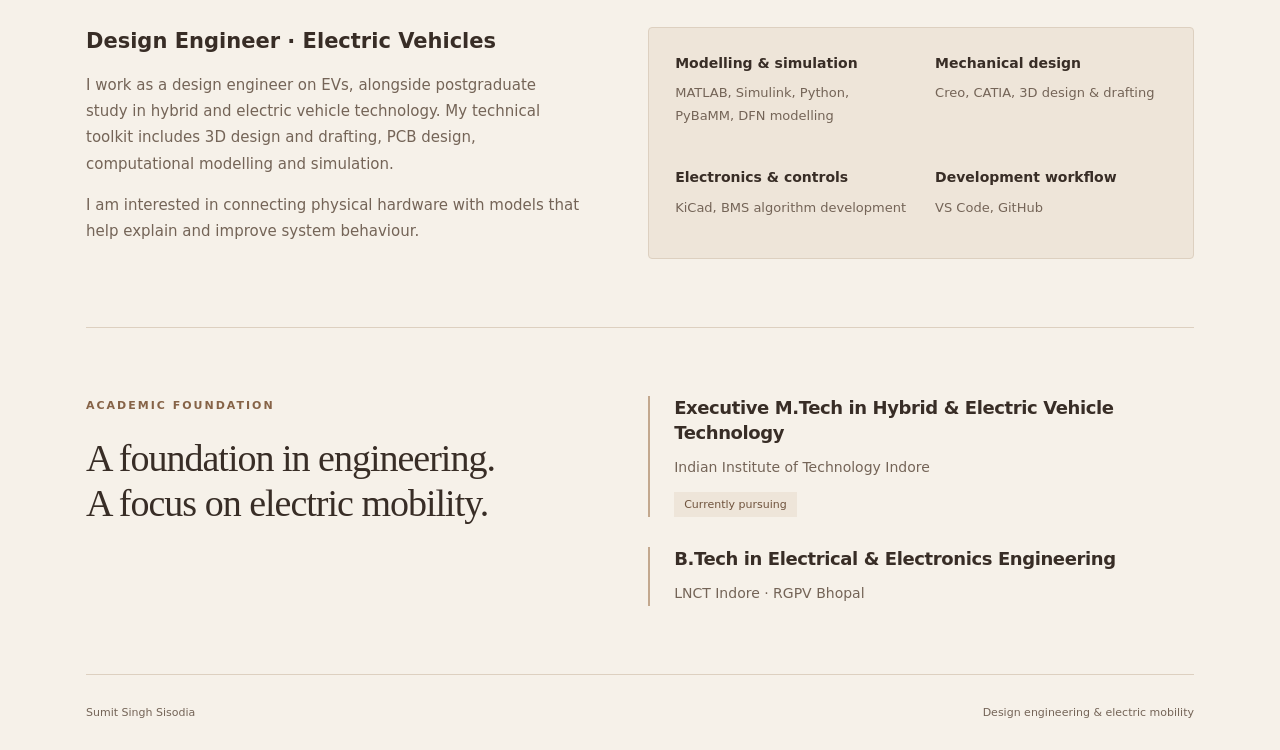
==== commit 0950f48d: "details contact added" ====
--- a/index.html
+++ b/index.html
@@ -26,6 +26,36 @@
 .project-art svg{width:142px;height:92px;overflow:visible}
 @media(max-width:850px){.hero{grid-template-columns:minmax(0,1fr) 190px;gap:28px}.portrait-card{width:190px}.hero .intro{font-size:14px}.hero .tagline{font-size:20px}}
 @media(max-width:640px){.hero{grid-template-columns:minmax(0,1fr);gap:28px;padding:40px 0}.portrait-card{width:190px;justify-self:start}.hero h1{letter-spacing:-1px}.project-art{height:108px}}
+
+/* Contact placeholders: edit the CONTACT DETAILS block beneath the portrait. */
+.contact-panel{font-style:normal;border-top:1px solid var(--line);margin:14px 3px 0;padding:16px 5px 4px;text-align:left}
+.contact-heading{margin:0 0 12px;font-size:10px;font-weight:650;letter-spacing:1.7px;text-transform:uppercase;color:var(--accent)}
+.contact-row{display:flex;align-items:center;gap:10px;padding:9px 0;text-decoration:none;font-size:11px;line-height:1.5;border-radius:3px}
+.contact-row svg{width:17px;height:17px;flex:none;fill:none;stroke:currentColor;stroke-width:1.5;stroke-linecap:round;stroke-linejoin:round;color:var(--accent)}
+.contact-row>span{min-width:0;overflow-wrap:anywhere}
+.contact-row small{display:block;color:var(--muted);font-size:9px;letter-spacing:.6px;margin-bottom:2px}
+.contact-row:hover{background:var(--soft)}
+.contact-row:hover>span>span{text-decoration:underline;text-underline-offset:3px}
+.contact-example{font-size:9px;color:var(--muted);margin:12px 0 0;line-height:1.5}
+.hero{align-items:start}
+@media(max-width:850px) and (min-width:641px){.contact-row{gap:8px;font-size:10px}.contact-panel{padding-left:0;padding-right:0}}
+@media(max-width:640px){.portrait-card{width:240px;max-width:100%}.portrait{width:170px;margin:0 auto}.contact-row{font-size:11px}}
+
+/* Portrait and contact sidebar: confined to the introductory section. */
+.hero{grid-template-columns:minmax(0,1fr) 442px;gap:32px;align-items:center}
+.hero>.profile-side{container-type:normal;display:grid;grid-template-columns:230px minmax(0,1fr);gap:18px;align-items:start;min-width:0}
+.profile-side .portrait-card{width:230px;max-width:100%;justify-self:start;padding:8px;margin:0}
+.profile-side .portrait{width:100%;margin:0;aspect-ratio:4/4.6}
+.profile-side .portrait-card figcaption{font-size:10px;padding:10px 0 2px}
+.profile-side .contact-panel{border-top:0;border-left:1px solid var(--line);margin:8px 0 0;padding:1px 0 0 16px;min-width:0;background:transparent}
+.profile-side .contact-heading{margin:0 0 9px;font-size:9px;letter-spacing:1.5px}
+.profile-side .contact-row{gap:9px;padding:7px 0;font-size:10px;line-height:1.45;min-height:43px}
+.profile-side .contact-row svg{width:18px;height:18px}
+.profile-side .contact-row small{font-size:9px;margin-bottom:2px}
+.profile-side .contact-example{font-size:8px;margin:8px 0 0}
+@media(min-width:851px) and (max-width:1050px){.hero{grid-template-columns:minmax(0,1fr) 364px;gap:24px}.hero>.profile-side{grid-template-columns:160px minmax(0,1fr);gap:14px}.profile-side .portrait-card{width:160px}.profile-side .contact-panel{padding-left:12px}.profile-side .contact-row{min-height:39px;padding:5px 0}}
+@media(max-width:850px){.hero{grid-template-columns:minmax(0,1fr);gap:30px}.hero>.profile-side{width:min(100%,420px);grid-template-columns:190px minmax(0,1fr);gap:20px}.hero h1{font-size:clamp(20px,8.1cqi,56px)}}
+@media(max-width:480px){.hero>.profile-side{grid-template-columns:140px minmax(0,1fr);gap:12px}.profile-side .portrait-card{width:140px;padding:6px}.profile-side .contact-panel{padding-left:10px;margin-top:3px}.profile-side .contact-row{gap:7px;min-height:35px;padding:4px 0;font-size:9px}.profile-side .contact-row svg{width:15px;height:15px}.profile-side .contact-row small{font-size:8px}.profile-side .contact-heading{font-size:8px;margin-bottom:6px}.profile-side .contact-example{display:none}.profile-side .portrait-card figcaption{font-size:9px}}
 </style>
 </head>
 <body>
@@ -34,7 +64,16 @@
 <main id="main" class="wrap">
 <div class="hero">
 <div><p class="eyebrow">Design Engineer &nbsp; / &nbsp; EV Technology</p><h1>Sumit Singh Sisodia</h1><p class="tagline">Exploring electric mobility.<br>Through design &amp; modelling.</p><p class="intro">A design engineer working on electric vehicles, pursuing an Executive M.Tech in Hybrid &amp; Electric Vehicle Technology at IIT Indore.</p><p class="intro">My work connects hardware design, battery modelling and simulation, with an interest in understanding how electric systems behave in practice.</p><div class="actions"><a class="button primary" href="#projects">Explore my projects ↗</a><a class="button" href="#experience">Engineering background</a></div></div>
-<figure class="portrait-card"><div class="portrait"><img src="professional_photo.png" alt="Sumit Singh Sisodia" width="550" height="640"></div><figcaption><strong>Design. Model. Refine.</strong><span>Electric mobility</span></figcaption></figure>
+<div class="profile-side"><figure class="portrait-card"><div class="portrait"><img src="professional_photo.png" alt="Sumit Singh Sisodia" width="550" height="640"></div><figcaption><strong>Design. Model. Refine.</strong><span>Electric mobility</span></figcaption></figure>
+<!-- CONTACT DETAILS: Replace the displayed values AND the href values below with your own details. -->
+<address class="contact-panel" aria-label="Contact details">
+<p class="contact-heading">Get in touch</p>
+<a class="contact-row" href="tel:+91 9058385001"><svg viewBox="0 0 24 24" aria-hidden="true"><path d="M7 3H4a1 1 0 0 0-1 1c0 9.4 7.6 17 17 17a1 1 0 0 0 1-1v-3l-5-2-2 2a15 15 0 0 1-7-7l2-2-2-5Z"/></svg><span><small>Phone</small><span>+91 90583 85001</span></span></a>
+<a class="contact-row" href="mailto:sss11aug@gmail.com"><svg viewBox="0 0 24 24" aria-hidden="true"><rect x="3" y="5" width="18" height="14" rx="2"/><path d="m3 6 9 7 9-7"/></svg><span><small>Gmail / Email</small><span>sss11aug@gmail.com</span></span></a>
+<a class="contact-row" href="https://www.linkedin.com/in/sumit-singh-sisodia" target="_blank" rel="noopener noreferrer"><svg viewBox="0 0 24 24" aria-hidden="true"><rect x="3" y="3" width="18" height="18" rx="3"/><path d="M7 10v7m4 0v-7m0 3a3 3 0 0 1 6 0v4"/><circle cx="7" cy="7" r=".8" fill="currentColor" stroke="none"/></svg><span><small>LinkedIn</small><span>sumit-singh-sisodia</span></span></a>
+<a class="contact-row" href="https://github.com/sssisodia11" target="_blank" rel="noopener noreferrer"><svg viewBox="0 0 24 24" aria-hidden="true"><path d="M9 19c-4 1-4-2-6-2m12 5v-4a3.5 3.5 0 0 0-1-2.7c3-.3 6-1.5 6-6A4.7 4.7 0 0 0 19 6c.2-1 .2-2-.3-3-1 0-3 1-3.7 1.5a12 12 0 0 0-6 0C8.3 4 6.3 3 5.3 3c-.5 1-.5 2-.3 3a4.7 4.7 0 0 0-1 3.3c0 4.5 3 5.7 6 6A3.5 3.5 0 0 0 9 18v4"/></svg><span><small>GitHub</small><span>@sssisodia11</span></span></a>
+
+</address></div>
 </div>
 <div class="strip" aria-label="Areas of work"><span><b>01</b> Battery modelling</span><span><b>02</b> Design &amp; development</span><span><b>03</b> Simulation &amp; control</span></div>
 <section id="projects"><div class="section-head"><div><p class="eyebrow">Research &amp; development</p><h2>Engineering projects</h2></div><p>Ongoing work in battery behaviour, health estimation and autonomous systems.</p></div><div class="projects">
@@ -51,3 +90,5 @@
 
 
 
+
+
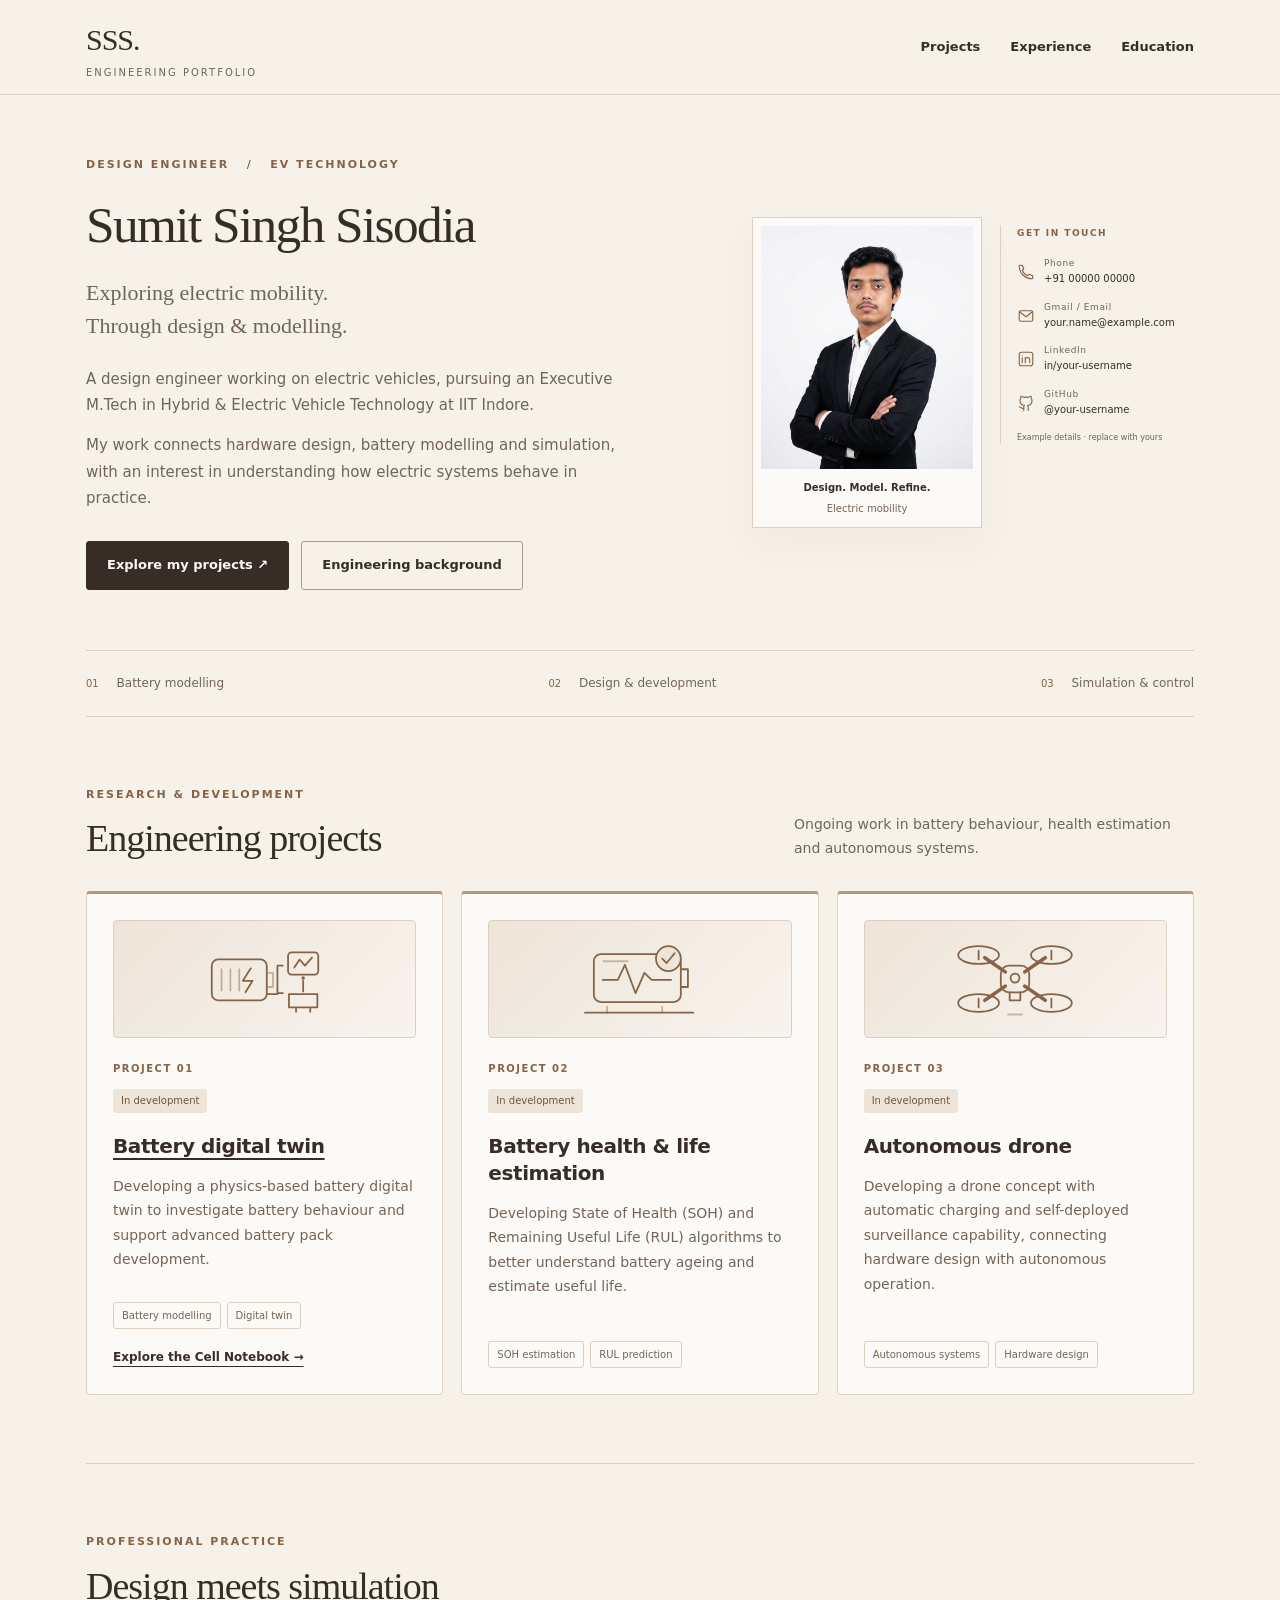
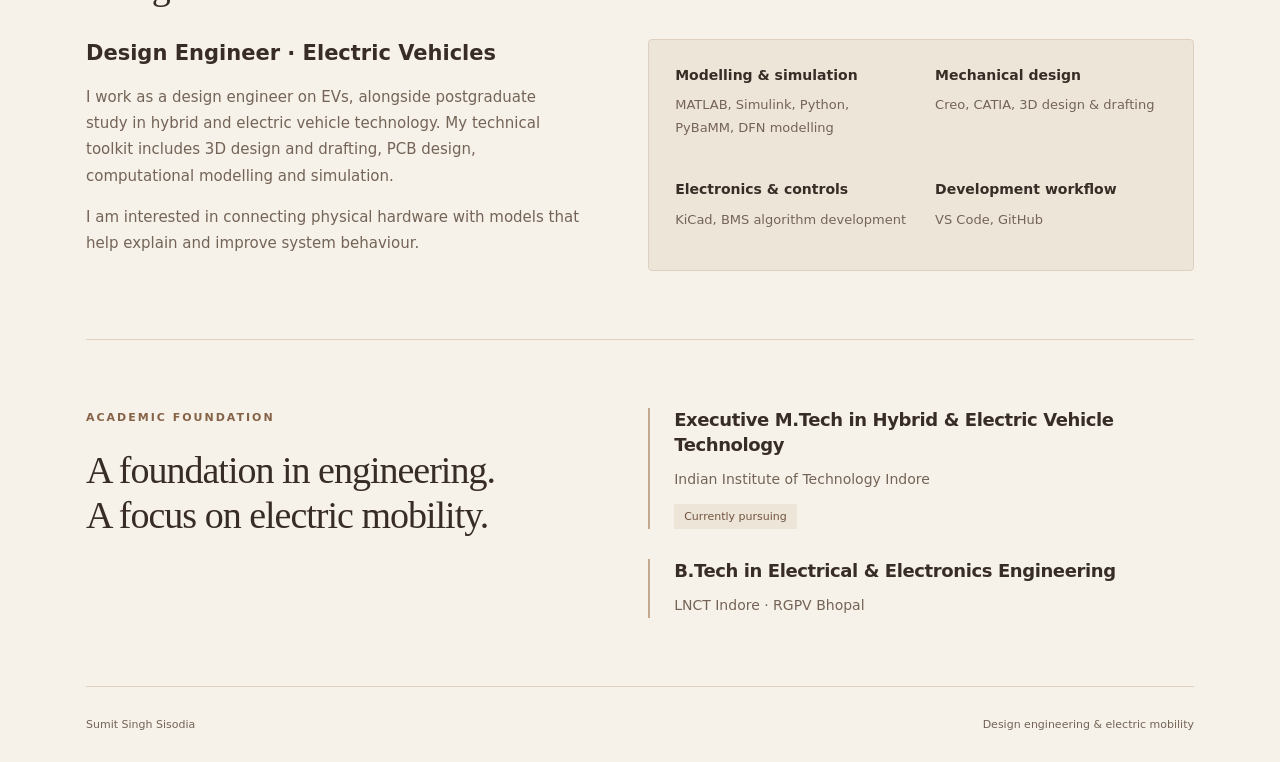
==== commit aba6967d: "with cell data Updated contact details and project descriptions in index.html." ====
--- a/index.html
+++ b/index.html
@@ -68,16 +68,16 @@
 <!-- CONTACT DETAILS: Replace the displayed values AND the href values below with your own details. -->
 <address class="contact-panel" aria-label="Contact details">
 <p class="contact-heading">Get in touch</p>
-<a class="contact-row" href="tel:+91 9058385001"><svg viewBox="0 0 24 24" aria-hidden="true"><path d="M7 3H4a1 1 0 0 0-1 1c0 9.4 7.6 17 17 17a1 1 0 0 0 1-1v-3l-5-2-2 2a15 15 0 0 1-7-7l2-2-2-5Z"/></svg><span><small>Phone</small><span>+91 90583 85001</span></span></a>
-<a class="contact-row" href="mailto:sss11aug@gmail.com"><svg viewBox="0 0 24 24" aria-hidden="true"><rect x="3" y="5" width="18" height="14" rx="2"/><path d="m3 6 9 7 9-7"/></svg><span><small>Gmail / Email</small><span>sss11aug@gmail.com</span></span></a>
-<a class="contact-row" href="https://www.linkedin.com/in/sumit-singh-sisodia" target="_blank" rel="noopener noreferrer"><svg viewBox="0 0 24 24" aria-hidden="true"><rect x="3" y="3" width="18" height="18" rx="3"/><path d="M7 10v7m4 0v-7m0 3a3 3 0 0 1 6 0v4"/><circle cx="7" cy="7" r=".8" fill="currentColor" stroke="none"/></svg><span><small>LinkedIn</small><span>sumit-singh-sisodia</span></span></a>
-<a class="contact-row" href="https://github.com/sssisodia11" target="_blank" rel="noopener noreferrer"><svg viewBox="0 0 24 24" aria-hidden="true"><path d="M9 19c-4 1-4-2-6-2m12 5v-4a3.5 3.5 0 0 0-1-2.7c3-.3 6-1.5 6-6A4.7 4.7 0 0 0 19 6c.2-1 .2-2-.3-3-1 0-3 1-3.7 1.5a12 12 0 0 0-6 0C8.3 4 6.3 3 5.3 3c-.5 1-.5 2-.3 3a4.7 4.7 0 0 0-1 3.3c0 4.5 3 5.7 6 6A3.5 3.5 0 0 0 9 18v4"/></svg><span><small>GitHub</small><span>@sssisodia11</span></span></a>
-
+<a class="contact-row" href="tel:+910000000000"><svg viewBox="0 0 24 24" aria-hidden="true"><path d="M7 3H4a1 1 0 0 0-1 1c0 9.4 7.6 17 17 17a1 1 0 0 0 1-1v-3l-5-2-2 2a15 15 0 0 1-7-7l2-2-2-5Z"/></svg><span><small>Phone</small><span>+91 00000 00000</span></span></a>
+<a class="contact-row" href="mailto:your.name@example.com"><svg viewBox="0 0 24 24" aria-hidden="true"><rect x="3" y="5" width="18" height="14" rx="2"/><path d="m3 6 9 7 9-7"/></svg><span><small>Gmail / Email</small><span>your.name@example.com</span></span></a>
+<a class="contact-row" href="https://www.linkedin.com/in/your-username/" target="_blank" rel="noopener noreferrer"><svg viewBox="0 0 24 24" aria-hidden="true"><rect x="3" y="3" width="18" height="18" rx="3"/><path d="M7 10v7m4 0v-7m0 3a3 3 0 0 1 6 0v4"/><circle cx="7" cy="7" r=".8" fill="currentColor" stroke="none"/></svg><span><small>LinkedIn</small><span>in/your-username</span></span></a>
+<a class="contact-row" href="https://github.com/your-username" target="_blank" rel="noopener noreferrer"><svg viewBox="0 0 24 24" aria-hidden="true"><path d="M9 19c-4 1-4-2-6-2m12 5v-4a3.5 3.5 0 0 0-1-2.7c3-.3 6-1.5 6-6A4.7 4.7 0 0 0 19 6c.2-1 .2-2-.3-3-1 0-3 1-3.7 1.5a12 12 0 0 0-6 0C8.3 4 6.3 3 5.3 3c-.5 1-.5 2-.3 3a4.7 4.7 0 0 0-1 3.3c0 4.5 3 5.7 6 6A3.5 3.5 0 0 0 9 18v4"/></svg><span><small>GitHub</small><span>@your-username</span></span></a>
+<p class="contact-example">Example details · replace with yours</p>
 </address></div>
 </div>
 <div class="strip" aria-label="Areas of work"><span><b>01</b> Battery modelling</span><span><b>02</b> Design &amp; development</span><span><b>03</b> Simulation &amp; control</span></div>
 <section id="projects"><div class="section-head"><div><p class="eyebrow">Research &amp; development</p><h2>Engineering projects</h2></div><p>Ongoing work in battery behaviour, health estimation and autonomous systems.</p></div><div class="projects">
-<article class="card"><div class="project-art" aria-hidden="true"><svg viewBox="0 0 160 100" fill="none" stroke="currentColor" stroke-width="2" stroke-linecap="round" stroke-linejoin="round"><rect x="20" y="28" width="62" height="46" rx="7"/><path d="M82 43h7v16h-7M31 39v24m10-24v24m10-24v24" opacity=".45"/><path d="m64 38-9 14h11l-8 13"/><rect x="106" y="20" width="34" height="25" rx="4"/><path d="M113 37l6-9 6 7 8-9M94 35h6m-6 31h6m23-14v12M107 67h32v15h-32zM82 67h12V35M115 82v5m16-5v5"/><circle cx="123" cy="49" r="2" fill="currentColor" stroke="none"/></svg></div><span class="number">PROJECT 01</span><span class="status">In development</span><h3>Battery digital twin</h3><p>Developing a physics-based battery digital twin to investigate battery behaviour and support advanced battery pack development.</p><div class="tags"><span class="tag">Battery modelling</span><span class="tag">Digital twin</span></div><!-- Add an actual model diagram, your contribution, validation data and a case-study link. --></article>
+<article class="card"><div class="project-art" aria-hidden="true"><svg viewBox="0 0 160 100" fill="none" stroke="currentColor" stroke-width="2" stroke-linecap="round" stroke-linejoin="round"><rect x="20" y="28" width="62" height="46" rx="7"/><path d="M82 43h7v16h-7M31 39v24m10-24v24m10-24v24" opacity=".45"/><path d="m64 38-9 14h11l-8 13"/><rect x="106" y="20" width="34" height="25" rx="4"/><path d="M113 37l6-9 6 7 8-9M94 35h6m-6 31h6m23-14v12M107 67h32v15h-32zM82 67h12V35M115 82v5m16-5v5"/><circle cx="123" cy="49" r="2" fill="currentColor" stroke="none"/></svg></div><span class="number">PROJECT 01</span><span class="status">In development</span><h3><a href="cells/index.html">Battery digital twin</a></h3><p>Developing a physics-based battery digital twin to investigate battery behaviour and support advanced battery pack development.</p><div class="tags"><span class="tag">Battery modelling</span><span class="tag">Digital twin</span></div><a href="cells/index.html" style="margin-top:18px;font-size:12px;font-weight:600">Explore the Cell Notebook →</a></article>
 <article class="card"><div class="project-art" aria-hidden="true"><svg viewBox="0 0 160 100" fill="none" stroke="currentColor" stroke-width="2" stroke-linecap="round" stroke-linejoin="round"><rect x="28" y="22" width="98" height="54" rx="8"/><path d="M126 39h8v20h-8M18 88h122"/><path d="M38 51h17l8-17 12 32 10-23 8 8h22"/><path d="M39 30h27" opacity=".4"/><circle cx="112" cy="27" r="14" fill="#eee5d9"/><path d="m105 27 5 5 9-11"/><path d="M43 81v7m62-7v7" opacity=".45"/></svg></div><span class="number">PROJECT 02</span><span class="status">In development</span><h3>Battery health & life estimation</h3><p>Developing State of Health (SOH) and Remaining Useful Life (RUL) algorithms to better understand battery ageing and estimate useful life.</p><div class="tags"><span class="tag">SOH estimation</span><span class="tag">RUL prediction</span></div><!-- Add dataset provenance, baseline, held-out evaluation and measured errors when available. --></article>
 <article class="card"><div class="project-art" aria-hidden="true"><svg viewBox="0 0 160 100" fill="none" stroke="currentColor" stroke-width="2" stroke-linecap="round" stroke-linejoin="round"><path d="m69 42-23-16m45 16 23-16M69 58 46 74m45-16 23 16" stroke-width="4"/><rect x="64" y="35" width="32" height="30" rx="9"/><ellipse cx="39" cy="23" rx="23" ry="10"/><ellipse cx="121" cy="23" rx="23" ry="10"/><ellipse cx="39" cy="77" rx="23" ry="10"/><ellipse cx="121" cy="77" rx="23" ry="10"/><path d="M39 18v10m82-10v10M39 72v10m82-10v10M74 65v9h12v-9"/><circle cx="80" cy="49" r="5"/><path d="M72 90h16" opacity=".4"/></svg></div><span class="number">PROJECT 03</span><span class="status">In development</span><h3>Autonomous drone</h3><p>Developing a drone concept with automatic charging and self-deployed surveillance capability, connecting hardware design with autonomous operation.</p><div class="tags"><span class="tag">Autonomous systems</span><span class="tag">Hardware design</span></div><!-- Specify the demonstrated capabilities, your role and the remaining development milestones. --></article>
 </div></section>
